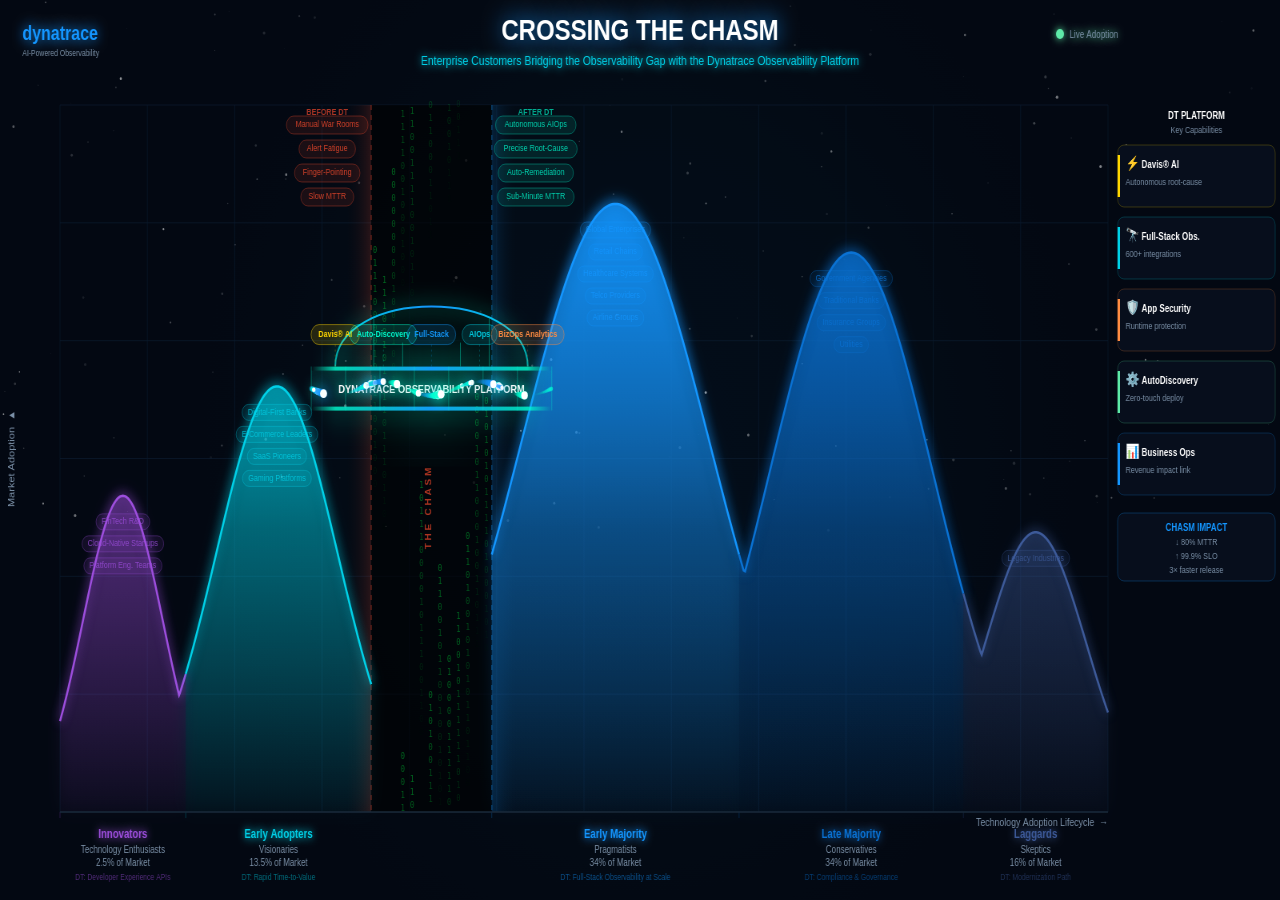
==== chasm/index.html @ 3af7ef3e "initial commit" ====
<!DOCTYPE html>
<html lang="en">
<head>
  <meta charset="UTF-8">
  <meta name="viewport" content="width=1600">
  <title>Crossing the Chasm — Dynatrace Observability Platform</title>
  <style>
    * { margin:0; padding:0; box-sizing:border-box; }
    body {
      background:#030812;
      width:100vw; height:100vh;
      overflow:hidden;
      font-family:'Inter','Segoe UI',system-ui,sans-serif;
    }
    canvas { display:block; width:100%; height:100%; }
  </style>
</head>
<body>
<canvas id="c"></canvas>
<script>
// ══════════════════════════════════════════════════════════════
//  SETUP
// ══════════════════════════════════════════════════════════════
const c  = document.getElementById('c');
const cx = c.getContext('2d');
const W  = 1600, H = 900;
c.width  = W; c.height = H;
c.style.width  = '100vw';
c.style.height = '100vh';

// Dynatrace design tokens
const DT = {
  bg:      '#030812',
  surface: '#070E1C',
  grid:    '#0C1C30',
  blue:    '#1496FF',
  teal:    '#00D1E8',
  cyan:    '#00FFD1',
  purple:  '#7B4FFF',
  green:   '#5EEAA8',
  red:     '#FF4D2E',
  gold:    '#FFD700',
  orange:  '#FF8C42',
  white:   '#FFFFFF',
  muted:   '#7A8FA6',
  dim:     '#192838',
};

// Layout
const ML=75, MR=215, MT=105, MB=88;
const CX=ML, CY=MT, CW=W-ML-MR, CH=H-MT-MB;

// Chasm X boundaries (fraction of CW)
const CST=0.297, CEN=0.412;
const cX1 = CX + CST*CW;
const cX2 = CX + CEN*CW;

// ══════════════════════════════════════════════════════════════
//  DATA
// ══════════════════════════════════════════════════════════════
const SEGS = [
  {
    name:'Innovators', sub:'Technology Enthusiasts', pct:'2.5%',
    start:0,    end:0.12,  mean:0.060, sigma:0.038, weight:0.52,
    color:'#9D4EDD',
    customers:['FinTech R&D','Cloud-Native Startups','Platform Eng. Teams'],
    dtValue:'Developer Experience APIs',
  },
  {
    name:'Early Adopters', sub:'Visionaries', pct:'13.5%',
    start:0.12, end:CST,  mean:0.207, sigma:0.058, weight:0.70,
    color:'#00D1E8',
    customers:['Digital-First Banks','E-Commerce Leaders','SaaS Pioneers','Gaming Platforms'],
    dtValue:'Rapid Time-to-Value',
  },
  {
    name:'Early Majority', sub:'Pragmatists', pct:'34%',
    start:CEN,  end:0.648, mean:0.530, sigma:0.090, weight:1.00,
    color:'#1496FF',
    customers:['Global Enterprises','Retail Chains','Healthcare Systems','Telco Providers','Airline Groups'],
    dtValue:'Full-Stack Observability at Scale',
  },
  {
    name:'Late Majority', sub:'Conservatives', pct:'34%',
    start:0.648,end:0.862, mean:0.755, sigma:0.078, weight:0.92,
    color:'#0A72D4',
    customers:['Government Agencies','Traditional Banks','Insurance Groups','Utilities'],
    dtValue:'Compliance & Governance',
  },
  {
    name:'Laggards', sub:'Skeptics', pct:'16%',
    start:0.862,end:1.0,   mean:0.931, sigma:0.048, weight:0.46,
    color:'#3D5A99',
    customers:['Legacy Industries'],
    dtValue:'Modernization Path',
  },
];

const CAPABILITIES = [
  { icon:'⚡', name:'Davis® AI', desc:'Autonomous root-cause', color:DT.gold },
  { icon:'🔭', name:'Full-Stack Obs.', desc:'600+ integrations', color:DT.teal },
  { icon:'🛡️', name:'App Security', desc:'Runtime protection', color:DT.orange },
  { icon:'⚙️', name:'AutoDiscovery', desc:'Zero-touch deploy', color:DT.green },
  { icon:'📊', name:'Business Ops', desc:'Revenue impact link', color:DT.blue },
];

const BRIDGE_FEATURES = ['Davis® AI','Auto-Discovery','Full-Stack','AIOps','BizOps Analytics'];
const BRIDGE_COLORS   = [DT.gold, DT.cyan, DT.blue, DT.teal, DT.orange];

const BEFORE = ['Manual War Rooms','Alert Fatigue','Finger-Pointing','Slow MTTR'];
const AFTER  = ['Autonomous AIOps','Precise Root-Cause','Auto-Remediation','Sub-Minute MTTR'];

// ══════════════════════════════════════════════════════════════
//  HELPERS
// ══════════════════════════════════════════════════════════════
function rRect(ctx, x, y, w, h, r) {
  ctx.beginPath();
  ctx.moveTo(x+r, y);
  ctx.lineTo(x+w-r, y);
  ctx.arcTo(x+w, y, x+w, y+r, r);
  ctx.lineTo(x+w, y+h-r);
  ctx.arcTo(x+w, y+h, x+w-r, y+h, r);
  ctx.lineTo(x+r, y+h);
  ctx.arcTo(x, y+h, x, y+h-r, r);
  ctx.lineTo(x, y+r);
  ctx.arcTo(x, y, x+r, y, r);
  ctx.closePath();
}

function gauss(x, mean, sigma) {
  return Math.exp(-0.5*((x-mean)/sigma)**2);
}

function bellY(xFrac) {
  let val = 0;
  for (const s of SEGS) {
    const v = gauss(xFrac, s.mean, s.sigma) * s.weight;
    if (v > val) val = v;
  }
  return val;
}

function toSX(frac) { return CX + frac*CW; }
function toSY(val)  { return CY + CH - val*CH*0.86; }

// ══════════════════════════════════════════════════════════════
//  PRE-COMPUTE STATICS
// ══════════════════════════════════════════════════════════════
const STARS = Array.from({length:180}, () => ({
  x: Math.random()*W, y: Math.random()*(H*0.6),
  r: Math.random()*1.5+0.2, a: Math.random()*0.5+0.1,
  ph: Math.random()*Math.PI*2,
}));

// Matrix rain in chasm
const RAIN_COLS = Math.floor((cX2-cX1)/11);
const RAIN = Array.from({length:RAIN_COLS}, () => ({
  y: Math.random()*CH, speed: 0.18+Math.random()*0.5,
  chars: Array.from({length:22}, () => Math.random()>0.5?'1':'0'),
}));

// Particles crossing bridge
const PARTS = Array.from({length:22}, () => ({
  t: Math.random(), speed: 0.0025+Math.random()*0.004,
  sz: 2+Math.random()*2.5, trail: [],
  col: Math.random()>0.5 ? DT.cyan : DT.blue,
}));

// Customer company dots floating in segments
const COMPANY_DOTS = SEGS.flatMap(s =>
  s.customers.map((name, i) => ({
    name, seg: s,
    xFrac: s.mean + (Math.random()-0.5)*0.04,
    yOff: 28+i*22,
    ph: Math.random()*Math.PI*2,
  }))
);

// ══════════════════════════════════════════════════════════════
//  DRAW: BACKGROUND
// ══════════════════════════════════════════════════════════════
function drawBg(t) {
  // Base fill
  cx.fillStyle = DT.bg;
  cx.fillRect(0, 0, W, H);

  // Nebula centre-glow
  const neb = cx.createRadialGradient(W/2, H*0.48, 0, W/2, H*0.48, W*0.42);
  neb.addColorStop(0,   '#1496FF09');
  neb.addColorStop(0.5, '#00D1E805');
  neb.addColorStop(1,   'transparent');
  cx.fillStyle = neb;
  cx.fillRect(0, 0, W, H);

  // Stars
  STARS.forEach(s => {
    const tw = 0.7+0.3*Math.sin(t*0.7+s.ph);
    cx.save();
    cx.globalAlpha = s.a*tw;
    cx.fillStyle = '#FFFFFF';
    cx.beginPath();
    cx.arc(s.x, s.y, s.r, 0, Math.PI*2);
    cx.fill();
    cx.restore();
  });
}

// ══════════════════════════════════════════════════════════════
//  DRAW: GRID
// ══════════════════════════════════════════════════════════════
function drawGrid() {
  cx.save();
  cx.strokeStyle = DT.grid;
  cx.lineWidth   = 1;
  cx.globalAlpha = 0.7;
  for (let i=0;i<=12;i++) {
    const x = CX+(i/12)*CW;
    cx.beginPath(); cx.moveTo(x, CY); cx.lineTo(x, CY+CH); cx.stroke();
  }
  for (let i=0;i<=6;i++) {
    const y = CY+(i/6)*CH;
    cx.beginPath(); cx.moveTo(CX,y); cx.lineTo(CX+CW,y); cx.stroke();
  }
  cx.restore();
}

// ══════════════════════════════════════════════════════════════
//  DRAW: CHASM VOID
// ══════════════════════════════════════════════════════════════
function drawChasm(t) {
  const x1=cX1, x2=cX2, cw=x2-x1;

  // Deep void
  cx.fillStyle = '#00000095';
  cx.fillRect(x1, CY, cw, CH);

  // Matrix rain
  cx.save();
  cx.font = '9px monospace';
  RAIN.forEach((col, i) => {
    col.y = (col.y + col.speed*1.8) % CH;
    col.chars.forEach((ch, j) => {
      const ry    = CY + (col.y + j*13) % CH;
      const alpha = Math.max(0, 0.4 - j*0.02);
      cx.globalAlpha = alpha;
      cx.fillStyle   = '#00FF44';
      cx.fillText(ch, x1 + i*(cw/RAIN_COLS)+2, ry);
    });
  });
  cx.restore();

  // Left danger edge glow
  const lg = cx.createLinearGradient(x1-35, 0, x1, 0);
  lg.addColorStop(0, 'transparent'); lg.addColorStop(1, '#FF4D2E28');
  cx.fillStyle = lg; cx.fillRect(x1-35, CY, 35, CH);

  // Right opportunity glow
  const rg = cx.createLinearGradient(x2, 0, x2+35, 0);
  rg.addColorStop(0, '#1496FF28'); rg.addColorStop(1, 'transparent');
  cx.fillStyle = rg; cx.fillRect(x2, CY, 35, CH);

  // Boundary dashes
  cx.save();
  cx.setLineDash([5,5]);
  cx.lineWidth = 1.5;
  cx.strokeStyle = '#FF4D2E55';
  cx.beginPath(); cx.moveTo(x1, CY); cx.lineTo(x1, CY+CH); cx.stroke();
  cx.strokeStyle = '#1496FF55';
  cx.beginPath(); cx.moveTo(x2, CY); cx.lineTo(x2, CY+CH); cx.stroke();
  cx.restore();

  // "THE CHASM" rotated label
  cx.save();
  cx.translate((x1+x2)/2, CY+CH/2+50);
  cx.rotate(-Math.PI/2);
  cx.textAlign = 'center';
  cx.font = 'bold 10px Inter, sans-serif';
  cx.globalAlpha = 0.45 + 0.25*Math.sin(t*1.4);
  cx.fillStyle = '#FF4D2E';
  cx.fillText('T H E   C H A S M', 0, 0);
  cx.restore();

  // Before/After diagnostic pills
  const pill = (texts, px, py, col) => {
    texts.forEach((txt, i) => {
      const tw  = cx.measureText(txt).width;
      const pw  = tw+14, ph=18;
      const ey  = py + i*24;
      cx.save();
      cx.fillStyle   = col+'18';
      cx.strokeStyle = col+'50';
      cx.lineWidth   = 1;
      rRect(cx, px-pw/2, ey-ph/2, pw, ph, 9);
      cx.fill(); cx.stroke();
      cx.textAlign    = 'center';
      cx.textBaseline = 'middle';
      cx.font         = '9px Inter, sans-serif';
      cx.fillStyle    = col+'CC';
      cx.fillText(txt, px, ey);
      cx.restore();
    });
  };
  pill(BEFORE, x1-55, CY+20, DT.red);
  pill(AFTER,  x2+55, CY+20, DT.cyan);
}

// ══════════════════════════════════════════════════════════════
//  DRAW: BELL CURVE SEGMENTS
// ══════════════════════════════════════════════════════════════
function drawBellCurve() {
  SEGS.forEach(seg => {
    const STEPS  = 150;
    const startX = toSX(seg.start);
    const endX   = toSX(seg.end);

    const grad = cx.createLinearGradient(0, CY, 0, CY+CH);
    grad.addColorStop(0,   seg.color+'DD');
    grad.addColorStop(0.6, seg.color+'44');
    grad.addColorStop(1,   seg.color+'08');

    // Filled area
    cx.save();
    cx.shadowColor = seg.color;
    cx.shadowBlur  = 18;
    cx.beginPath();
    cx.moveTo(startX, CY+CH);
    for (let i=0;i<=STEPS;i++) {
      const xf = seg.start + (i/STEPS)*(seg.end-seg.start);
      cx.lineTo(toSX(xf), toSY(bellY(xf)));
    }
    cx.lineTo(endX, CY+CH);
    cx.closePath();
    cx.fillStyle = grad;
    cx.fill();
    cx.restore();

    // Glowing outline
    cx.save();
    cx.shadowColor = seg.color;
    cx.shadowBlur  = 12;
    cx.strokeStyle = seg.color;
    cx.lineWidth   = 2.5;
    cx.beginPath();
    for (let i=0;i<=STEPS;i++) {
      const xf = seg.start + (i/STEPS)*(seg.end-seg.start);
      i===0
        ? cx.moveTo(toSX(xf), toSY(bellY(xf)))
        : cx.lineTo(toSX(xf), toSY(bellY(xf)));
    }
    cx.stroke();
    cx.restore();
  });
}

// ══════════════════════════════════════════════════════════════
//  DRAW: DYNATRACE BRIDGE
// ══════════════════════════════════════════════════════════════
function drawBridge(t) {
  const bx1 = cX1 - 75, bx2 = cX2 + 75;
  const bw   = bx2 - bx1;
  const midX = (bx1+bx2)/2;

  // Bridge sits at 38% from top
  const bY  = CY + CH*0.37;
  const bH  = 40;
  const bm  = 4; // beam thickness

  // === Arch over the bridge ===
  const archTop = bY - 80;
  cx.save();
  cx.strokeStyle = DT.cyan;
  cx.lineWidth   = 2;
  cx.shadowColor = DT.cyan;
  cx.shadowBlur  = 20;

  const archGrad = cx.createLinearGradient(bx1, 0, bx2, 0);
  archGrad.addColorStop(0, DT.cyan+'00');
  archGrad.addColorStop(0.15, DT.teal);
  archGrad.addColorStop(0.5, DT.blue);
  archGrad.addColorStop(0.85, DT.teal);
  archGrad.addColorStop(1, DT.cyan+'00');

  cx.strokeStyle = archGrad;
  cx.beginPath();
  cx.moveTo(bx1+30, bY);
  cx.bezierCurveTo(bx1+30, archTop, bx2-30, archTop, bx2-30, bY);
  cx.stroke();

  // Arch support lines (like a suspension bridge)
  cx.lineWidth   = 1;
  cx.globalAlpha = 0.4;
  [0.2,0.35,0.5,0.65,0.8].forEach(frac => {
    const sx = bx1+30 + frac*(bw-60);
    cx.strokeStyle = DT.cyan;
    cx.beginPath();
    cx.moveTo(sx, archTop + (frac<0.5 ? frac*2 : (1-frac)*2) * (bY-archTop));
    cx.lineTo(sx, bY);
    cx.stroke();
  });
  cx.restore();

  // === Horizontal platform ===
  const platGrad = cx.createLinearGradient(bx1, 0, bx2, 0);
  platGrad.addColorStop(0,    DT.cyan+'00');
  platGrad.addColorStop(0.1,  DT.cyan+'CC');
  platGrad.addColorStop(0.5,  DT.blue+'FF');
  platGrad.addColorStop(0.9,  DT.cyan+'CC');
  platGrad.addColorStop(1,    DT.cyan+'00');

  cx.save();
  cx.shadowColor = DT.cyan;
  cx.shadowBlur  = 30;
  cx.fillStyle   = platGrad;
  cx.fillRect(bx1, bY, bw, bm);            // top beam
  cx.fillRect(bx1, bY+bH, bw, bm);         // bottom beam
  cx.restore();

  // Platform interior fill
  const fillGrad = cx.createLinearGradient(0, bY, 0, bY+bH);
  fillGrad.addColorStop(0, DT.cyan+'1A');
  fillGrad.addColorStop(1, DT.blue+'0A');
  cx.fillStyle = fillGrad;
  cx.fillRect(bx1, bY+bm, bw, bH-bm);

  // Vertical struts
  cx.save();
  cx.strokeStyle = DT.cyan+'45';
  cx.lineWidth   = 1.2;
  for (let i=0;i<=7;i++) {
    const sx = bx1 + (i/7)*bw;
    cx.beginPath(); cx.moveTo(sx, bY); cx.lineTo(sx, bY+bH+bm); cx.stroke();
  }
  cx.restore();

  // Platform label
  cx.save();
  cx.textAlign    = 'center';
  cx.textBaseline = 'middle';
  cx.font         = 'bold 11.5px Inter, sans-serif';
  cx.fillStyle    = DT.white;
  cx.shadowColor  = DT.cyan;
  cx.shadowBlur   = 12;
  cx.fillText('DYNATRACE OBSERVABILITY PLATFORM', midX, bY+bH/2+3);
  cx.restore();

  // === Feature badges above platform ===
  BRIDGE_FEATURES.forEach((f, i) => {
    const fx  = bx1 + (i+0.5)/BRIDGE_FEATURES.length*bw;
    const fy  = bY - 32;
    const col = BRIDGE_COLORS[i];
    cx.save();
    const tw  = cx.measureText(f).width;
    const bfw = tw+16, bfh=20;
    cx.fillStyle   = col+'22';
    cx.strokeStyle = col+'70';
    cx.lineWidth   = 1;
    rRect(cx, fx-bfw/2, fy-bfh/2, bfw, bfh, 10);
    cx.fill(); cx.stroke();
    cx.textAlign    = 'center';
    cx.textBaseline = 'middle';
    cx.font         = 'bold 9px Inter, sans-serif';
    cx.fillStyle    = col;
    cx.fillText(f, fx, fy);

    // Dotted line down to bridge
    cx.strokeStyle  = col+'40';
    cx.lineWidth    = 1;
    cx.setLineDash([2,3]);
    cx.beginPath();
    cx.moveTo(fx, fy+bfh/2);
    cx.lineTo(fx, bY);
    cx.stroke();
    cx.restore();
  });

  // Pulsing aura on platform
  const pulse = 0.4 + 0.3*Math.sin(t*2.2);
  cx.save();
  cx.globalAlpha = 0.18*pulse;
  const aura = cx.createRadialGradient(midX, bY+bH/2, 0, midX, bY+bH/2, bw/2.5);
  aura.addColorStop(0, DT.cyan);
  aura.addColorStop(1, 'transparent');
  cx.fillStyle = aura;
  cx.fillRect(bx1, bY-60, bw, bH+120);
  cx.restore();
}

// ══════════════════════════════════════════════════════════════
//  DRAW: FLOWING PARTICLES
// ══════════════════════════════════════════════════════════════
function drawParticles(t) {
  const bx1    = cX1-75, bx2=cX2+75;
  const bridgeY = CY + CH*0.37 + 22;

  PARTS.forEach(p => {
    p.t = (p.t+p.speed) % 1;
    const px = bx1 + p.t*(bx2-bx1);
    const py = bridgeY + Math.sin(p.t*Math.PI*5)*7;

    p.trail.unshift({x:px, y:py});
    if (p.trail.length > 14) p.trail.pop();

    p.trail.forEach((pt, i) => {
      const a = (1 - i/p.trail.length)*0.65;
      cx.save();
      cx.globalAlpha = a;
      cx.fillStyle   = p.col;
      cx.beginPath();
      cx.arc(pt.x, pt.y, p.sz*(1-i/p.trail.length*0.65), 0, Math.PI*2);
      cx.fill();
      cx.restore();
    });

    cx.save();
    cx.fillStyle  = '#FFFFFF';
    cx.shadowColor = p.col;
    cx.shadowBlur  = 14;
    cx.beginPath();
    cx.arc(px, py, p.sz, 0, Math.PI*2);
    cx.fill();
    cx.restore();
  });
}

// ══════════════════════════════════════════════════════════════
//  DRAW: SEGMENT LABELS + CUSTOMER CHIPS
// ══════════════════════════════════════════════════════════════
function drawSegmentContent() {
  SEGS.forEach(seg => {
    const midX  = toSX((seg.start+seg.end)/2);
    const labelY = CY+CH+26;

    // Segment name
    cx.save();
    cx.textAlign  = 'center';
    cx.font       = 'bold 12px Inter, sans-serif';
    cx.fillStyle  = seg.color;
    cx.shadowColor = seg.color;
    cx.shadowBlur  = 8;
    cx.fillText(seg.name, midX, labelY);
    cx.restore();

    cx.save();
    cx.textAlign = 'center';
    cx.font      = '10px Inter, sans-serif';
    cx.fillStyle = DT.muted;
    cx.fillText(seg.sub, midX, labelY+15);
    cx.fillText(seg.pct+' of Market', midX, labelY+28);
    cx.restore();

    // DT value line
    cx.save();
    cx.textAlign = 'center';
    cx.font      = '8.5px Inter, sans-serif';
    cx.fillStyle = seg.color+'80';
    cx.fillText('DT: '+seg.dtValue, midX, labelY+42);
    cx.restore();

    // Boundary tick
    cx.save();
    cx.strokeStyle = seg.color+'40';
    cx.lineWidth   = 1;
    cx.beginPath();
    cx.moveTo(toSX(seg.start), CY+CH);
    cx.lineTo(toSX(seg.start), CY+CH+6);
    cx.stroke();
    cx.restore();

    // Customer chips near peak
    const peakY = toSY(bellY(seg.mean));
    seg.customers.forEach((cust, i) => {
      const chipY = peakY + 26 + i*22;
      if (chipY > CY+CH-8) return;

      cx.save();
      cx.font = '9px Inter, sans-serif';
      const tw   = cx.measureText(cust).width;
      const chipW = tw+14, chipH=16;
      cx.fillStyle   = seg.color+'18';
      cx.strokeStyle = seg.color+'50';
      cx.lineWidth   = 1;
      rRect(cx, toSX(seg.mean)-chipW/2, chipY-chipH/2, chipW, chipH, 8);
      cx.fill(); cx.stroke();
      cx.textAlign    = 'center';
      cx.textBaseline = 'middle';
      cx.fillStyle    = seg.color+'CC';
      cx.fillText(cust, toSX(seg.mean), chipY);
      cx.restore();
    });
  });
}

// ══════════════════════════════════════════════════════════════
//  DRAW: CAPABILITIES PANEL (right)
// ══════════════════════════════════════════════════════════════
function drawPanel() {
  const px = W-MR+12, py=CY, pw=MR-18;

  // Panel title
  cx.save();
  cx.textAlign = 'center';
  cx.font      = 'bold 10px Inter, sans-serif';
  cx.fillStyle = DT.white;
  cx.fillText('DT PLATFORM', px+pw/2, py+14);
  cx.font      = '9px Inter, sans-serif';
  cx.fillStyle = DT.muted;
  cx.fillText('Key Capabilities', px+pw/2, py+28);
  cx.restore();

  CAPABILITIES.forEach((cap, i) => {
    const cy = py+40 + i*72;
    const h  = 62;
    cx.save();
    rRect(cx, px, cy, pw, h, 8);
    cx.fillStyle   = DT.surface;
    cx.fill();
    cx.strokeStyle = cap.color+'35';
    cx.lineWidth   = 1;
    cx.stroke();

    // Left accent bar
    cx.fillStyle = cap.color;
    cx.fillRect(px, cy+10, 3, h-20);

    cx.textAlign = 'left';
    cx.font      = '14px sans-serif';
    cx.fillStyle = cap.color;
    cx.fillText(cap.icon, px+10, cy+23);

    cx.font      = 'bold 10px Inter, sans-serif';
    cx.fillStyle = DT.white;
    cx.fillText(cap.name, px+30, cy+23);

    cx.font      = '9px Inter, sans-serif';
    cx.fillStyle = DT.muted;
    cx.fillText(cap.desc, px+10, cy+40);

    cx.restore();
  });

  // Bottom insight box
  const bx = px, bey = py + 40 + CAPABILITIES.length*72 + 8;
  const bw2 = pw, bh2 = 68;
  cx.save();
  rRect(cx, bx, bey, bw2, bh2, 8);
  cx.fillStyle   = DT.surface;
  cx.fill();
  cx.strokeStyle = DT.blue+'40';
  cx.lineWidth   = 1;
  cx.stroke();

  cx.textAlign = 'center';
  cx.font      = 'bold 10px Inter, sans-serif';
  cx.fillStyle = DT.blue;
  cx.fillText('CHASM IMPACT', bx+bw2/2, bey+18);

  const stats = ['↓ 80% MTTR', '↑ 99.9% SLO', '3× faster release'];
  stats.forEach((s, i) => {
    cx.font      = '9px Inter, sans-serif';
    cx.fillStyle = DT.muted;
    cx.fillText(s, bx+bw2/2, bey+32 + i*14);
  });
  cx.restore();
}

// ══════════════════════════════════════════════════════════════
//  DRAW: TITLE + AXES
// ══════════════════════════════════════════════════════════════
function drawTitleAxes(t) {
  // DT Wordmark
  cx.save();
  cx.textAlign   = 'left';
  cx.font        = 'bold 20px Inter, sans-serif';
  cx.fillStyle   = DT.blue;
  cx.shadowColor = DT.blue;
  cx.shadowBlur  = 14;
  cx.fillText('dynatrace', 28, 40);
  cx.restore();

  cx.save();
  cx.textAlign = 'left';
  cx.font      = '8.5px Inter, sans-serif';
  cx.fillStyle = DT.muted;
  cx.fillText('AI-Powered Observability', 28, 56);
  cx.restore();

  // Main title
  cx.save();
  cx.textAlign   = 'center';
  cx.font        = 'bold 30px Inter, sans-serif';
  cx.fillStyle   = DT.white;
  cx.shadowColor = DT.blue;
  cx.shadowBlur  = 24;
  cx.fillText('CROSSING THE CHASM', W/2, 40);
  cx.restore();

  cx.save();
  cx.textAlign   = 'center';
  cx.font        = '13px Inter, sans-serif';
  cx.fillStyle   = DT.teal;
  cx.shadowColor = DT.teal;
  cx.shadowBlur  = 8;
  cx.fillText(
    'Enterprise Customers Bridging the Observability Gap with the Dynatrace Observability Platform',
    W/2, 65
  );
  cx.restore();

  // "LIVE" pulse indicator top-right
  const lx = W-MR-60, ly = 34;
  const pulse = 0.5+0.5*Math.sin(t*3);
  cx.save();
  cx.fillStyle   = DT.green;
  cx.shadowColor = DT.green;
  cx.shadowBlur  = 10*pulse;
  cx.beginPath(); cx.arc(lx, ly, 5, 0, Math.PI*2); cx.fill();
  cx.font        = '10px Inter, sans-serif';
  cx.fillStyle   = DT.muted;
  cx.textAlign   = 'left';
  cx.fillText('Live Adoption', lx+12, ly+4);
  cx.restore();

  // Y axis label
  cx.save();
  cx.translate(18, CY+CH/2);
  cx.rotate(-Math.PI/2);
  cx.textAlign = 'center';
  cx.font      = '11px Inter, sans-serif';
  cx.fillStyle = DT.muted;
  cx.fillText('Market Adoption  ▲', 0, 0);
  cx.restore();

  // X axis line + label
  cx.save();
  cx.strokeStyle = DT.dim;
  cx.lineWidth   = 1.5;
  cx.beginPath(); cx.moveTo(CX, CY+CH); cx.lineTo(CX+CW, CY+CH); cx.stroke();
  cx.fillStyle = DT.muted;
  cx.font      = '11px Inter, sans-serif';
  cx.textAlign = 'right';
  cx.fillText('Technology Adoption Lifecycle  →', CX+CW, CY+CH+14);
  cx.restore();

  // Before/after column headers
  cx.save();
  cx.textAlign = 'center';
  cx.font      = 'bold 9px Inter, sans-serif';
  cx.fillStyle = DT.red+'AA';
  cx.fillText('BEFORE DT', cX1-55, CY+10);
  cx.fillStyle = DT.cyan+'AA';
  cx.fillText('AFTER DT', cX2+55, CY+10);
  cx.restore();
}

// ══════════════════════════════════════════════════════════════
//  ANIMATION LOOP
// ══════════════════════════════════════════════════════════════
let t = 0;
function frame() {
  t += 1/60;
  cx.clearRect(0, 0, W, H);

  drawBg(t);
  drawGrid();
  drawChasm(t);
  drawBellCurve();
  drawBridge(t);
  drawParticles(t);
  drawSegmentContent();
  drawPanel();
  drawTitleAxes(t);

  requestAnimationFrame(frame);
}

frame();
</script>
</body>
</html>
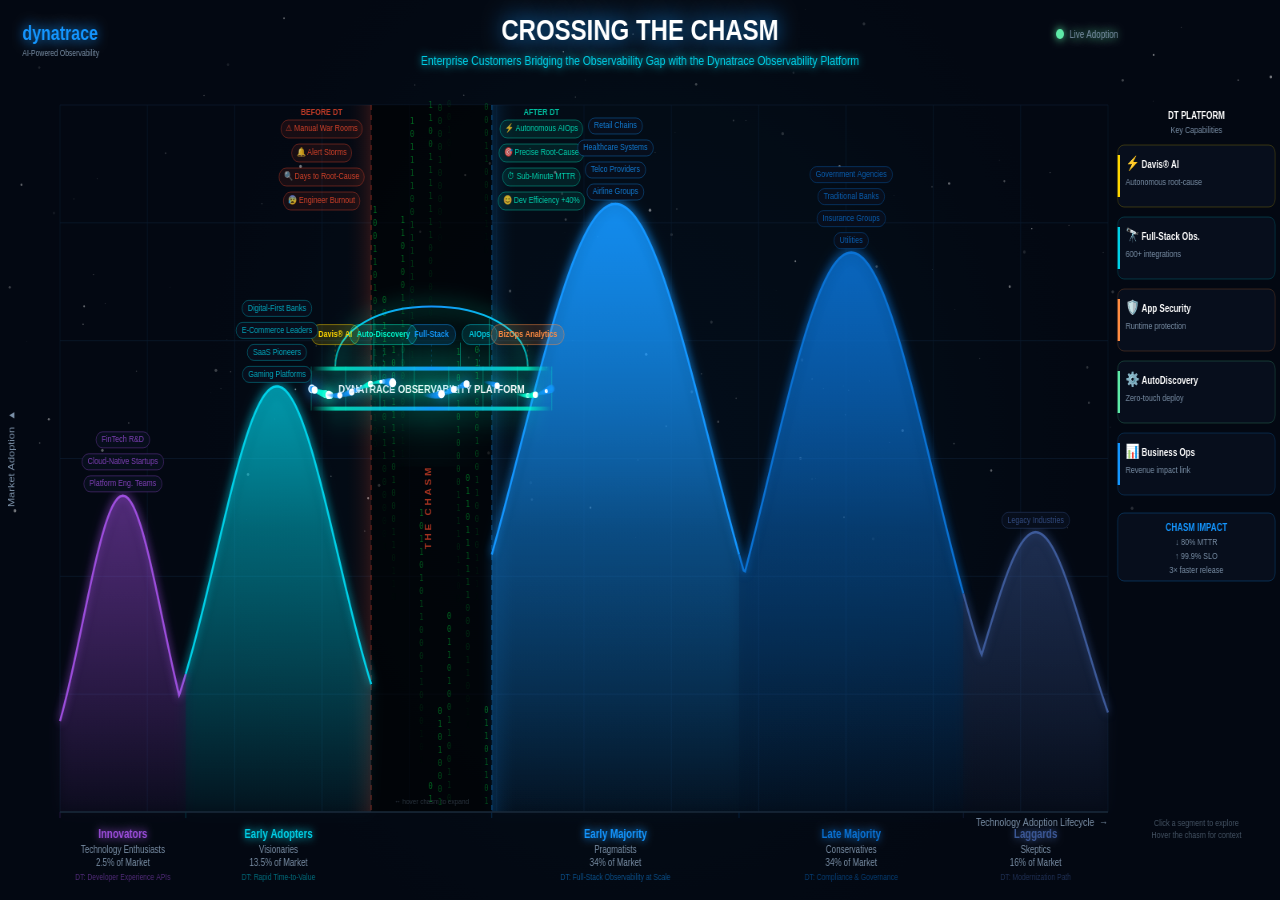
==== commit ab01611a: "added new features" ====
--- a/chasm/index.html
+++ b/chasm/index.html
@@ -6,770 +6,774 @@
   <title>Crossing the Chasm — Dynatrace Observability Platform</title>
   <style>
     * { margin:0; padding:0; box-sizing:border-box; }
-    body {
-      background:#030812;
-      width:100vw; height:100vh;
-      overflow:hidden;
-      font-family:'Inter','Segoe UI',system-ui,sans-serif;
-    }
+    body { background:#030812; width:100vw; height:100vh; overflow:hidden; font-family:'Inter','Segoe UI',system-ui,sans-serif; }
     canvas { display:block; width:100%; height:100%; }
   </style>
 </head>
 <body>
 <canvas id="c"></canvas>
 <script>
-// ══════════════════════════════════════════════════════════════
-//  SETUP
-// ══════════════════════════════════════════════════════════════
-const c  = document.getElementById('c');
-const cx = c.getContext('2d');
-const W  = 1600, H = 900;
-c.width  = W; c.height = H;
-c.style.width  = '100vw';
-c.style.height = '100vh';
-
-// Dynatrace design tokens
-const DT = {
-  bg:      '#030812',
-  surface: '#070E1C',
-  grid:    '#0C1C30',
-  blue:    '#1496FF',
-  teal:    '#00D1E8',
-  cyan:    '#00FFD1',
-  purple:  '#7B4FFF',
-  green:   '#5EEAA8',
-  red:     '#FF4D2E',
-  gold:    '#FFD700',
-  orange:  '#FF8C42',
-  white:   '#FFFFFF',
-  muted:   '#7A8FA6',
-  dim:     '#192838',
+// ══ SETUP ══════════════════════════════════════════════════
+const c=document.getElementById('c'), cx=c.getContext('2d');
+const W=1600, H=900;
+c.width=W; c.height=H;
+c.style.width='100vw'; c.style.height='100vh';
+
+const DT={
+  bg:'#030812', surface:'#070E1C', grid:'#0C1C30',
+  blue:'#1496FF', teal:'#00D1E8', cyan:'#00FFD1',
+  purple:'#7B4FFF', green:'#5EEAA8', red:'#FF4D2E',
+  gold:'#FFD700', orange:'#FF8C42', white:'#FFFFFF',
+  muted:'#7A8FA6', dim:'#192838',
 };
 
-// Layout
 const ML=75, MR=215, MT=105, MB=88;
 const CX=ML, CY=MT, CW=W-ML-MR, CH=H-MT-MB;
-
-// Chasm X boundaries (fraction of CW)
 const CST=0.297, CEN=0.412;
-const cX1 = CX + CST*CW;
-const cX2 = CX + CEN*CW;
-
-// ══════════════════════════════════════════════════════════════
-//  DATA
-// ══════════════════════════════════════════════════════════════
-const SEGS = [
+const cX1=CX+CST*CW, cX2=CX+CEN*CW;
+
+// ══ HELPERS ════════════════════════════════════════════════
+const lerp=(a,b,t)=>a+(b-a)*t;
+const clamp=(v,lo,hi)=>Math.max(lo,Math.min(hi,v));
+
+function rRect(g,x,y,w,h,r){
+  g.beginPath();
+  g.moveTo(x+r,y); g.lineTo(x+w-r,y);
+  g.arcTo(x+w,y,x+w,y+r,r); g.lineTo(x+w,y+h-r);
+  g.arcTo(x+w,y+h,x+w-r,y+h,r); g.lineTo(x+r,y+h);
+  g.arcTo(x,y+h,x,y+h-r,r); g.lineTo(x,y+r);
+  g.arcTo(x,y,x+r,y,r); g.closePath();
+}
+
+function wrapText(g,txt,x,y,maxW,lh){
+  const words=txt.split(' ');
+  let line='', rows=[];
+  for(const w of words){
+    const test=line+w+' ';
+    if(g.measureText(test).width>maxW&&line){rows.push(line.trim());line=w+' ';}
+    else line=test;
+  }
+  rows.push(line.trim());
+  rows.forEach((r,i)=>g.fillText(r,x,y+i*lh));
+  return rows.length;
+}
+
+function gauss(x,mean,sigma){return Math.exp(-0.5*((x-mean)/sigma)**2);}
+
+function bellY(xFrac){
+  let v=0;
+  for(const s of SEGS){const q=gauss(xFrac,s.mean,s.sigma)*s.weight;if(q>v)v=q;}
+  return v;
+}
+
+function toSX(f){return CX+f*CW;}
+function toSY(v){return CY+CH-v*CH*0.86;}
+
+// ══ DATA ═══════════════════════════════════════════════════
+const SEGS=[
+  {name:'Innovators',sub:'Technology Enthusiasts',pct:'2.5%',start:0,end:0.12,mean:0.060,sigma:0.038,weight:0.52,color:'#9D4EDD',customers:['FinTech R&D','Cloud-Native Startups','Platform Eng. Teams'],dtValue:'Developer Experience APIs'},
+  {name:'Early Adopters',sub:'Visionaries',pct:'13.5%',start:0.12,end:CST,mean:0.207,sigma:0.058,weight:0.70,color:'#00D1E8',customers:['Digital-First Banks','E-Commerce Leaders','SaaS Pioneers','Gaming Platforms'],dtValue:'Rapid Time-to-Value'},
+  {name:'Early Majority',sub:'Pragmatists',pct:'34%',start:CEN,end:0.648,mean:0.530,sigma:0.090,weight:1.00,color:'#1496FF',customers:['Global Enterprises','Retail Chains','Healthcare Systems','Telco Providers','Airline Groups'],dtValue:'Full-Stack Observability at Scale'},
+  {name:'Late Majority',sub:'Conservatives',pct:'34%',start:0.648,end:0.862,mean:0.755,sigma:0.078,weight:0.92,color:'#0A72D4',customers:['Government Agencies','Traditional Banks','Insurance Groups','Utilities'],dtValue:'Compliance & Governance'},
+  {name:'Laggards',sub:'Skeptics',pct:'16%',start:0.862,end:1.0,mean:0.931,sigma:0.048,weight:0.46,color:'#3D5A99',customers:['Legacy Industries'],dtValue:'Modernization Path'},
+];
+
+const SEG_DETAIL=[
   {
-    name:'Innovators', sub:'Technology Enthusiasts', pct:'2.5%',
-    start:0,    end:0.12,  mean:0.060, sigma:0.038, weight:0.52,
-    color:'#9D4EDD',
-    customers:['FinTech R&D','Cloud-Native Startups','Platform Eng. Teams'],
-    dtValue:'Developer Experience APIs',
+    headline:'Technology Enthusiasts & R&D Pioneers',
+    body:'The first 2.5% to adopt new technology. Risk-takers who experiment freely without needing proven ROI — they shape the product roadmap through early exploration and deep technical feedback.',
+    painPoints:['No deep API / SDK flexibility','Missing AI/ML experimentation surfaces','Siloed telemetry across specialist teams','No self-service data exploration layer'],
+    dtValue:['OpenTelemetry-native ingest pipeline','Grail™ Data Lakehouse unlimited storage','AppEngine custom app extensibility','Full-fidelity distributed traces & profiles'],
+    kpis:[{v:'<1 wk',l:'Time to Value'},{v:'100%',l:'API Coverage'},{v:'PB+',l:'Data at Scale'}],
+    quote:'"Dynatrace gives us the raw power and openness to build exactly what we need."',
   },
   {
-    name:'Early Adopters', sub:'Visionaries', pct:'13.5%',
-    start:0.12, end:CST,  mean:0.207, sigma:0.058, weight:0.70,
-    color:'#00D1E8',
-    customers:['Digital-First Banks','E-Commerce Leaders','SaaS Pioneers','Gaming Platforms'],
-    dtValue:'Rapid Time-to-Value',
+    headline:'Digital Visionaries Driving Transformation',
+    body:'Visionaries treat observability as a strategic competitive differentiator. They move fast, accept measured risk, and judge success purely by business outcomes — not by uptime percentages.',
+    painPoints:['Thousands of false-positive alerts per day','No link between tech health and revenue KPIs','Slow triage across hundreds of microservices','Manual, reactive cloud cost management'],
+    dtValue:['Davis® AI autonomous root-cause analysis','Business Events & BizOps Analytics','Cloud cost optimisation insights native','Automated SLO tracking and breach alerting'],
+    kpis:[{v:'90%',l:'Noise Reduction'},{v:'3×',l:'Release Frequency'},{v:'<5 min',l:'Mean MTTR'}],
+    quote:'"We went from reactive firefighting to proactive intelligence in under 30 days."',
   },
   {
-    name:'Early Majority', sub:'Pragmatists', pct:'34%',
-    start:CEN,  end:0.648, mean:0.530, sigma:0.090, weight:1.00,
-    color:'#1496FF',
-    customers:['Global Enterprises','Retail Chains','Healthcare Systems','Telco Providers','Airline Groups'],
-    dtValue:'Full-Stack Observability at Scale',
+    headline:'Pragmatic Enterprise Adopters at Scale',
+    body:'The largest opportunity segment — and the primary chasm battleground. Pragmatists demand proven solutions, measurable ROI, seamless enterprise integration, and vendor accountability before committing long-term.',
+    painPoints:['Sprawling hybrid and multi-cloud topologies','Complex compliance, audit, and data governance','Thousands of services and APIs to instrument','Legacy tool sprawl across multiple incumbents'],
+    dtValue:['Auto-discovery across 600+ technologies','Enterprise SSO, RBAC, and ITSM integrations','OneAgent zero-touch full-stack coverage','Unified observability + runtime app security'],
+    kpis:[{v:'80%',l:'MTTR Reduction'},{v:'99.9%',l:'SLO Achievement'},{v:'40%',l:'OpEx Savings'}],
+    quote:'"The auto-discovery alone eliminated three separate monitoring tools we were paying for."',
   },
   {
-    name:'Late Majority', sub:'Conservatives', pct:'34%',
-    start:0.648,end:0.862, mean:0.755, sigma:0.078, weight:0.92,
-    color:'#0A72D4',
-    customers:['Government Agencies','Traditional Banks','Insurance Groups','Utilities'],
-    dtValue:'Compliance & Governance',
+    headline:'Risk-Averse Enterprise Conservatives',
+    body:'Late majority enterprises move only after the market has fully validated a technology. They prioritise operational stability, regulatory compliance, long-term vendor relationships, and proven migration paths.',
+    painPoints:['Legacy mainframe and monolith visibility gaps','Strict data sovereignty and regulatory constraints','12–18 month procurement and approval cycles','Limited internal DevOps and SRE maturity'],
+    dtValue:['z/OS and mainframe full-stack monitoring','FedRAMP / GDPR-compliant SaaS deployment','Professional services and managed service','Phased modernisation roadmap co-design'],
+    kpis:[{v:'100%',l:'Compliance Coverage'},{v:'99.95%',l:'Uptime SLA'},{v:'Multi-yr',l:'Partnership Depth'}],
+    quote:'"The governance-first approach and certifications made exec sign-off straightforward."',
   },
   {
-    name:'Laggards', sub:'Skeptics', pct:'16%',
-    start:0.862,end:1.0,   mean:0.931, sigma:0.048, weight:0.46,
-    color:'#3D5A99',
-    customers:['Legacy Industries'],
-    dtValue:'Modernization Path',
+    headline:'Legacy-Bound Late-Stage Adopters',
+    body:'Laggards adopt only under external pressure: regulation, security incidents, or competitive necessity. A strategic long-tail modernisation opportunity — high effort, transformational outcomes.',
+    painPoints:['Decades-old infrastructure with zero observability','No internal observability culture or practice','Critical systems with zero instrumentation','Deep fear of disrupting stable production workloads'],
+    dtValue:['Non-invasive, agent-optional deployment','Legacy SNMP, JDBC, and syslog monitoring','Managed co-pilot guided modernisation path','Zero-risk proof-of-value engagement model'],
+    kpis:[{v:'0→Full',l:'Obs. Maturity'},{v:'6 wks',l:'PoV to Contract'},{v:'∞',l:'ROI Potential'}],
+    quote:'"We had no idea what was running in production. Now we have total clarity."',
   },
 ];
 
-const CAPABILITIES = [
-  { icon:'⚡', name:'Davis® AI', desc:'Autonomous root-cause', color:DT.gold },
-  { icon:'🔭', name:'Full-Stack Obs.', desc:'600+ integrations', color:DT.teal },
-  { icon:'🛡️', name:'App Security', desc:'Runtime protection', color:DT.orange },
-  { icon:'⚙️', name:'AutoDiscovery', desc:'Zero-touch deploy', color:DT.green },
-  { icon:'📊', name:'Business Ops', desc:'Revenue impact link', color:DT.blue },
+const CAPABILITIES=[
+  {icon:'⚡',name:'Davis® AI',desc:'Autonomous root-cause',color:DT.gold},
+  {icon:'🔭',name:'Full-Stack Obs.',desc:'600+ integrations',color:DT.teal},
+  {icon:'🛡️',name:'App Security',desc:'Runtime protection',color:DT.orange},
+  {icon:'⚙️',name:'AutoDiscovery',desc:'Zero-touch deploy',color:DT.green},
+  {icon:'📊',name:'Business Ops',desc:'Revenue impact link',color:DT.blue},
 ];
 
-const BRIDGE_FEATURES = ['Davis® AI','Auto-Discovery','Full-Stack','AIOps','BizOps Analytics'];
-const BRIDGE_COLORS   = [DT.gold, DT.cyan, DT.blue, DT.teal, DT.orange];
-
-const BEFORE = ['Manual War Rooms','Alert Fatigue','Finger-Pointing','Slow MTTR'];
-const AFTER  = ['Autonomous AIOps','Precise Root-Cause','Auto-Remediation','Sub-Minute MTTR'];
-
-// ══════════════════════════════════════════════════════════════
-//  HELPERS
-// ══════════════════════════════════════════════════════════════
-function rRect(ctx, x, y, w, h, r) {
-  ctx.beginPath();
-  ctx.moveTo(x+r, y);
-  ctx.lineTo(x+w-r, y);
-  ctx.arcTo(x+w, y, x+w, y+r, r);
-  ctx.lineTo(x+w, y+h-r);
-  ctx.arcTo(x+w, y+h, x+w-r, y+h, r);
-  ctx.lineTo(x+r, y+h);
-  ctx.arcTo(x, y+h, x, y+h-r, r);
-  ctx.lineTo(x, y+r);
-  ctx.arcTo(x, y, x+r, y, r);
-  ctx.closePath();
-}
-
-function gauss(x, mean, sigma) {
-  return Math.exp(-0.5*((x-mean)/sigma)**2);
-}
-
-function bellY(xFrac) {
-  let val = 0;
-  for (const s of SEGS) {
-    const v = gauss(xFrac, s.mean, s.sigma) * s.weight;
-    if (v > val) val = v;
+const BRIDGE_FEATURES=['Davis® AI','Auto-Discovery','Full-Stack','AIOps','BizOps Analytics'];
+const BRIDGE_COLORS=[DT.gold,DT.cyan,DT.blue,DT.teal,DT.orange];
+
+const BEFORE_EXT=[
+  {icon:'⚠',text:'Manual War Rooms',sub:'12-hour incident bridges'},
+  {icon:'🔔',text:'Alert Storms',sub:'1000s false positives/day'},
+  {icon:'🔍',text:'Days to Root-Cause',sub:'Manual log archaeology'},
+  {icon:'😰',text:'Engineer Burnout',sub:'Chronic on-call fatigue'},
+  {icon:'🧩',text:'Tool Sprawl',sub:'15+ disconnected tools'},
+  {icon:'🫵',text:'Blame Culture',sub:'No shared source of truth'},
+];
+const AFTER_EXT=[
+  {icon:'⚡',text:'Autonomous AIOps',sub:'Davis® handles 80% of events'},
+  {icon:'🎯',text:'Precise Root-Cause',sub:'Single causal event in seconds'},
+  {icon:'⏱',text:'Sub-Minute MTTR',sub:'Automated remediation flows'},
+  {icon:'😊',text:'Dev Efficiency +40%',sub:'Less toil, more innovation'},
+  {icon:'🔌',text:'600+ Integrations',sub:'Auto-discovered, zero config'},
+  {icon:'💰',text:'Business Impact',sub:'Revenue linked to tech health'},
+];
+
+// ══ STATICS ═════════════════════════════════════════════════
+const STARS=Array.from({length:180},()=>({x:Math.random()*W,y:Math.random()*(H*0.6),r:Math.random()*1.5+0.2,a:Math.random()*0.5+0.1,ph:Math.random()*Math.PI*2}));
+const RAIN_COLS=Math.floor((cX2-cX1)/11);
+const RAIN=Array.from({length:RAIN_COLS},()=>({y:Math.random()*CH,speed:0.18+Math.random()*0.5,chars:Array.from({length:22},()=>Math.random()>0.5?'1':'0')}));
+const PARTS=Array.from({length:22},()=>({t:Math.random(),speed:0.0025+Math.random()*0.004,sz:2+Math.random()*2.5,trail:[],col:Math.random()>0.5?DT.cyan:DT.blue}));
+
+// ══ STATE ═══════════════════════════════════════════════════
+let selectedSeg=null, lastSelectedSeg=0;
+let hoverSeg=null, hoverClose=false;
+let chasmHovered=false, chasmExpand=0, detailAlpha=0;
+let mouseX=0, mouseY=0, t=0;
+const segExpand=Array(SEGS.length).fill(0); // per-segment hover expansion 0→1
+
+// Close button hit region (updated each frame)
+let closeBtnX=W/2+310, closeBtnY=H/2-145, closeBtnR=14;
+
+// ══ EVENTS ══════════════════════════════════════════════════
+c.addEventListener('mousemove', e=>{
+  const r=c.getBoundingClientRect();
+  mouseX=(e.clientX-r.left)*(W/r.width);
+  mouseY=(e.clientY-r.top)*(H/r.height);
+
+  chasmHovered=(mouseX>=cX1&&mouseX<=cX2&&mouseY>=CY&&mouseY<=CY+CH);
+  hoverSeg=null;
+  if(mouseY>=CY&&mouseY<=CY+CH&&!chasmHovered){
+    for(let i=0;i<SEGS.length;i++){
+      if(mouseX>=toSX(SEGS[i].start)&&mouseX<=toSX(SEGS[i].end)){hoverSeg=i;break;}
+    }
   }
-  return val;
-}
-
-function toSX(frac) { return CX + frac*CW; }
-function toSY(val)  { return CY + CH - val*CH*0.86; }
-
-// ══════════════════════════════════════════════════════════════
-//  PRE-COMPUTE STATICS
-// ══════════════════════════════════════════════════════════════
-const STARS = Array.from({length:180}, () => ({
-  x: Math.random()*W, y: Math.random()*(H*0.6),
-  r: Math.random()*1.5+0.2, a: Math.random()*0.5+0.1,
-  ph: Math.random()*Math.PI*2,
-}));
-
-// Matrix rain in chasm
-const RAIN_COLS = Math.floor((cX2-cX1)/11);
-const RAIN = Array.from({length:RAIN_COLS}, () => ({
-  y: Math.random()*CH, speed: 0.18+Math.random()*0.5,
-  chars: Array.from({length:22}, () => Math.random()>0.5?'1':'0'),
-}));
-
-// Particles crossing bridge
-const PARTS = Array.from({length:22}, () => ({
-  t: Math.random(), speed: 0.0025+Math.random()*0.004,
-  sz: 2+Math.random()*2.5, trail: [],
-  col: Math.random()>0.5 ? DT.cyan : DT.blue,
-}));
-
-// Customer company dots floating in segments
-const COMPANY_DOTS = SEGS.flatMap(s =>
-  s.customers.map((name, i) => ({
-    name, seg: s,
-    xFrac: s.mean + (Math.random()-0.5)*0.04,
-    yOff: 28+i*22,
-    ph: Math.random()*Math.PI*2,
-  }))
-);
-
-// ══════════════════════════════════════════════════════════════
-//  DRAW: BACKGROUND
-// ══════════════════════════════════════════════════════════════
-function drawBg(t) {
-  // Base fill
-  cx.fillStyle = DT.bg;
-  cx.fillRect(0, 0, W, H);
-
-  // Nebula centre-glow
-  const neb = cx.createRadialGradient(W/2, H*0.48, 0, W/2, H*0.48, W*0.42);
-  neb.addColorStop(0,   '#1496FF09');
-  neb.addColorStop(0.5, '#00D1E805');
-  neb.addColorStop(1,   'transparent');
-  cx.fillStyle = neb;
-  cx.fillRect(0, 0, W, H);
-
-  // Stars
-  STARS.forEach(s => {
-    const tw = 0.7+0.3*Math.sin(t*0.7+s.ph);
-    cx.save();
-    cx.globalAlpha = s.a*tw;
-    cx.fillStyle = '#FFFFFF';
-    cx.beginPath();
-    cx.arc(s.x, s.y, s.r, 0, Math.PI*2);
-    cx.fill();
+  const dx=mouseX-closeBtnX, dy=mouseY-closeBtnY;
+  hoverClose=detailAlpha>0.3&&Math.sqrt(dx*dx+dy*dy)<=closeBtnR;
+  c.style.cursor=(chasmHovered||hoverSeg!==null||hoverClose)?'pointer':'default';
+});
+
+c.addEventListener('click', ()=>{
+  if(hoverClose){selectedSeg=null;return;}
+  if(hoverSeg!==null){
+    if(hoverSeg===selectedSeg) selectedSeg=null;
+    else{selectedSeg=hoverSeg; lastSelectedSeg=hoverSeg;}
+    return;
+  }
+  if(!chasmHovered) selectedSeg=null;
+});
+
+document.addEventListener('keydown', e=>{if(e.key==='Escape')selectedSeg=null;});
+
+// ══ DRAW: BACKGROUND ════════════════════════════════════════
+function drawBg(t){
+  cx.fillStyle=DT.bg; cx.fillRect(0,0,W,H);
+  const neb=cx.createRadialGradient(W/2,H*0.48,0,W/2,H*0.48,W*0.42);
+  neb.addColorStop(0,'#1496FF09'); neb.addColorStop(0.5,'#00D1E805'); neb.addColorStop(1,'transparent');
+  cx.fillStyle=neb; cx.fillRect(0,0,W,H);
+  STARS.forEach(s=>{
+    cx.save(); cx.globalAlpha=s.a*(0.7+0.3*Math.sin(t*0.7+s.ph));
+    cx.fillStyle='#FFF'; cx.beginPath(); cx.arc(s.x,s.y,s.r,0,Math.PI*2); cx.fill(); cx.restore();
+  });
+}
+
+// ══ DRAW: GRID ══════════════════════════════════════════════
+function drawGrid(){
+  cx.save(); cx.strokeStyle=DT.grid; cx.lineWidth=1; cx.globalAlpha=0.7;
+  for(let i=0;i<=12;i++){const x=CX+(i/12)*CW;cx.beginPath();cx.moveTo(x,CY);cx.lineTo(x,CY+CH);cx.stroke();}
+  for(let i=0;i<=6;i++){const y=CY+(i/6)*CH;cx.beginPath();cx.moveTo(CX,y);cx.lineTo(CX+CW,y);cx.stroke();}
+  cx.restore();
+}
+
+// ══ DRAW: CHASM WITH EXPANDABLE BEFORE/AFTER ════════════════
+function drawChasm(t){
+  const x1=cX1, x2=cX2, cw=x2-x1;
+  const e=chasmExpand;
+
+  // Void
+  cx.fillStyle='#00000095'; cx.fillRect(x1,CY,cw,CH);
+
+  // Matrix rain
+  cx.save(); cx.font='9px monospace';
+  RAIN.forEach((col,i)=>{
+    col.y=(col.y+col.speed*1.8)%CH;
+    col.chars.forEach((ch,j)=>{
+      const ry=CY+(col.y+j*13)%CH;
+      cx.globalAlpha=Math.max(0,0.4-j*0.02);
+      cx.fillStyle='#00FF44';
+      cx.fillText(ch,x1+i*(cw/RAIN_COLS)+2,ry);
+    });
+  });
+  cx.restore();
+
+  // Edge glows
+  const lg=cx.createLinearGradient(x1-35,0,x1,0);
+  lg.addColorStop(0,'transparent'); lg.addColorStop(1,'#FF4D2E28');
+  cx.fillStyle=lg; cx.fillRect(x1-35,CY,35,CH);
+  const rg=cx.createLinearGradient(x2,0,x2+35,0);
+  rg.addColorStop(0,'#1496FF28'); rg.addColorStop(1,'transparent');
+  cx.fillStyle=rg; cx.fillRect(x2,CY,35,CH);
+
+  // Boundary dashes
+  cx.save(); cx.setLineDash([5,5]); cx.lineWidth=1.5;
+  cx.strokeStyle='#FF4D2E55'; cx.beginPath(); cx.moveTo(x1,CY); cx.lineTo(x1,CY+CH); cx.stroke();
+  cx.strokeStyle='#1496FF55'; cx.beginPath(); cx.moveTo(x2,CY); cx.lineTo(x2,CY+CH); cx.stroke();
+  cx.restore();
+
+  // "THE CHASM" rotated
+  cx.save(); cx.translate((x1+x2)/2,CY+CH/2+50); cx.rotate(-Math.PI/2);
+  cx.textAlign='center'; cx.font='bold 10px Inter,sans-serif';
+  cx.globalAlpha=0.45+0.25*Math.sin(t*1.4); cx.fillStyle='#FF4D2E';
+  cx.fillText('T H E   C H A S M',0,0); cx.restore();
+
+  // "Hover to expand" hint (only when collapsed)
+  if(e<0.1){
+    cx.save(); cx.globalAlpha=0.35*(1-e*10);
+    cx.textAlign='center'; cx.font='8px Inter,sans-serif'; cx.fillStyle=DT.muted;
+    cx.fillText('↔ hover chasm to expand',(x1+x2)/2,CY+CH-8);
     cx.restore();
-  });
-}
-
-// ══════════════════════════════════════════════════════════════
-//  DRAW: GRID
-// ══════════════════════════════════════════════════════════════
-function drawGrid() {
+  }
+}
+
+// ══ DRAW: CHASM OVERLAY (before/after — rendered on top) ════
+function drawChasmOverlay(){
+  const x1=cX1, x2=cX2;
+  const e=chasmExpand;
+
+  const bx      = x1 - lerp(62, 120, e);
+  const ax      = x2 + lerp(62, 120, e);
+  const spacing = lerp(24, 34, e);
+  const fs      = lerp(9, 11, e);
+  const pillPad = lerp(12, 20, e);
+  const pillH   = lerp(18, 28, e);
+
+  // Section headers
+  const hs = lerp(9, 12, e);
   cx.save();
-  cx.strokeStyle = DT.grid;
-  cx.lineWidth   = 1;
-  cx.globalAlpha = 0.7;
-  for (let i=0;i<=12;i++) {
-    const x = CX+(i/12)*CW;
-    cx.beginPath(); cx.moveTo(x, CY); cx.lineTo(x, CY+CH); cx.stroke();
+  cx.textAlign='center'; cx.font=`bold ${hs.toFixed(1)}px Inter,sans-serif`;
+  cx.fillStyle=DT.red+'BB'; cx.fillText('BEFORE DT', bx, CY+10);
+  cx.fillStyle=DT.cyan+'BB'; cx.fillText('AFTER DT', ax, CY+10);
+  cx.restore();
+
+  // Connecting arrow at full expansion
+  if(e>0.7){
+    const arrowAlpha=(e-0.7)/0.3;
+    cx.save(); cx.globalAlpha=arrowAlpha*0.5;
+    cx.strokeStyle=DT.cyan; cx.lineWidth=1; cx.setLineDash([3,4]);
+    cx.beginPath(); cx.moveTo(x1-10,CY+CH/2); cx.lineTo(x2+10,CY+CH/2); cx.stroke();
+    cx.setLineDash([]);
+    cx.fillStyle=DT.cyan;
+    cx.beginPath(); cx.moveTo(x2+10,CY+CH/2); cx.lineTo(x2+2,CY+CH/2-5); cx.lineTo(x2+2,CY+CH/2+5); cx.closePath(); cx.fill();
+    cx.restore();
   }
-  for (let i=0;i<=6;i++) {
-    const y = CY+(i/6)*CH;
-    cx.beginPath(); cx.moveTo(CX,y); cx.lineTo(CX+CW,y); cx.stroke();
-  }
-  cx.restore();
-}
-
-// ══════════════════════════════════════════════════════════════
-//  DRAW: CHASM VOID
-// ══════════════════════════════════════════════════════════════
-function drawChasm(t) {
-  const x1=cX1, x2=cX2, cw=x2-x1;
-
-  // Deep void
-  cx.fillStyle = '#00000095';
-  cx.fillRect(x1, CY, cw, CH);
-
-  // Matrix rain
-  cx.save();
-  cx.font = '9px monospace';
-  RAIN.forEach((col, i) => {
-    col.y = (col.y + col.speed*1.8) % CH;
-    col.chars.forEach((ch, j) => {
-      const ry    = CY + (col.y + j*13) % CH;
-      const alpha = Math.max(0, 0.4 - j*0.02);
-      cx.globalAlpha = alpha;
-      cx.fillStyle   = '#00FF44';
-      cx.fillText(ch, x1 + i*(cw/RAIN_COLS)+2, ry);
-    });
-  });
-  cx.restore();
-
-  // Left danger edge glow
-  const lg = cx.createLinearGradient(x1-35, 0, x1, 0);
-  lg.addColorStop(0, 'transparent'); lg.addColorStop(1, '#FF4D2E28');
-  cx.fillStyle = lg; cx.fillRect(x1-35, CY, 35, CH);
-
-  // Right opportunity glow
-  const rg = cx.createLinearGradient(x2, 0, x2+35, 0);
-  rg.addColorStop(0, '#1496FF28'); rg.addColorStop(1, 'transparent');
-  cx.fillStyle = rg; cx.fillRect(x2, CY, 35, CH);
-
-  // Boundary dashes
-  cx.save();
-  cx.setLineDash([5,5]);
-  cx.lineWidth = 1.5;
-  cx.strokeStyle = '#FF4D2E55';
-  cx.beginPath(); cx.moveTo(x1, CY); cx.lineTo(x1, CY+CH); cx.stroke();
-  cx.strokeStyle = '#1496FF55';
-  cx.beginPath(); cx.moveTo(x2, CY); cx.lineTo(x2, CY+CH); cx.stroke();
-  cx.restore();
-
-  // "THE CHASM" rotated label
-  cx.save();
-  cx.translate((x1+x2)/2, CY+CH/2+50);
-  cx.rotate(-Math.PI/2);
-  cx.textAlign = 'center';
-  cx.font = 'bold 10px Inter, sans-serif';
-  cx.globalAlpha = 0.45 + 0.25*Math.sin(t*1.4);
-  cx.fillStyle = '#FF4D2E';
-  cx.fillText('T H E   C H A S M', 0, 0);
-  cx.restore();
-
-  // Before/After diagnostic pills
-  const pill = (texts, px, py, col) => {
-    texts.forEach((txt, i) => {
-      const tw  = cx.measureText(txt).width;
-      const pw  = tw+14, ph=18;
-      const ey  = py + i*24;
+
+  const drawExpandPills=(items, colX, col)=>{
+    items.forEach((item,i)=>{
+      const threshold=lerp(4,6,e);
+      const itemAlpha=clamp(threshold-i,0,1);
+      if(itemAlpha<0.02) return;
+
+      const py=CY+24+i*spacing;
+      if(py+pillH/2>CY+CH-4) return;
+
+      const label=item.icon+' '+item.text;
       cx.save();
-      cx.fillStyle   = col+'18';
-      cx.strokeStyle = col+'50';
-      cx.lineWidth   = 1;
-      rRect(cx, px-pw/2, ey-ph/2, pw, ph, 9);
-      cx.fill(); cx.stroke();
-      cx.textAlign    = 'center';
-      cx.textBaseline = 'middle';
-      cx.font         = '9px Inter, sans-serif';
-      cx.fillStyle    = col+'CC';
-      cx.fillText(txt, px, ey);
+      cx.font=`${fs.toFixed(1)}px Inter,sans-serif`;
+      const tw=cx.measureText(label).width;
+      const pw=tw+pillPad;
+
+      cx.globalAlpha=itemAlpha;
+      cx.fillStyle=col+'15'; cx.strokeStyle=col+'55'; cx.lineWidth=1;
+      rRect(cx,colX-pw/2,py-pillH/2,pw,pillH,9); cx.fill(); cx.stroke();
+
+      cx.textAlign='center'; cx.textBaseline='middle'; cx.fillStyle=col+'CC';
+      const textY=item.sub&&e>0.45 ? py-5 : py;
+      cx.fillText(label,colX,textY);
+
+      if(item.sub&&e>0.45){
+        const subAlpha=itemAlpha*clamp((e-0.45)/0.35,0,1);
+        cx.globalAlpha=subAlpha;
+        cx.font=`${(fs*0.82).toFixed(1)}px Inter,sans-serif`;
+        cx.fillStyle=col+'77';
+        cx.fillText(item.sub,colX,py+8);
+      }
       cx.restore();
     });
   };
-  pill(BEFORE, x1-55, CY+20, DT.red);
-  pill(AFTER,  x2+55, CY+20, DT.cyan);
-}
-
-// ══════════════════════════════════════════════════════════════
-//  DRAW: BELL CURVE SEGMENTS
-// ══════════════════════════════════════════════════════════════
-function drawBellCurve() {
-  SEGS.forEach(seg => {
-    const STEPS  = 150;
-    const startX = toSX(seg.start);
-    const endX   = toSX(seg.end);
-
-    const grad = cx.createLinearGradient(0, CY, 0, CY+CH);
-    grad.addColorStop(0,   seg.color+'DD');
-    grad.addColorStop(0.6, seg.color+'44');
-    grad.addColorStop(1,   seg.color+'08');
-
-    // Filled area
+
+  drawExpandPills(BEFORE_EXT, bx, DT.red);
+  drawExpandPills(AFTER_EXT,  ax, DT.cyan);
+}
+
+// ══ DRAW: BELL CURVE ════════════════════════════════════════
+function drawBellCurve(){
+  const anySelected=selectedSeg!==null;
+  SEGS.forEach((seg,si)=>{
+    const isSelected=selectedSeg===si;
+    const isHovered=hoverSeg===si;
+    const dim=anySelected&&!isSelected;
+    const STEPS=150;
+
+    const grad=cx.createLinearGradient(0,CY,0,CY+CH);
+    grad.addColorStop(0,seg.color+'DD');
+    grad.addColorStop(0.6,seg.color+'44');
+    grad.addColorStop(1,seg.color+'08');
+
     cx.save();
-    cx.shadowColor = seg.color;
-    cx.shadowBlur  = 18;
+    cx.globalAlpha=dim?0.22:1;
+    cx.shadowColor=seg.color;
+    cx.shadowBlur=(isSelected||isHovered)?30:16;
+
+    cx.beginPath(); cx.moveTo(toSX(seg.start),CY+CH);
+    for(let i=0;i<=STEPS;i++){
+      const xf=seg.start+(i/STEPS)*(seg.end-seg.start);
+      cx.lineTo(toSX(xf),toSY(bellY(xf)));
+    }
+    cx.lineTo(toSX(seg.end),CY+CH); cx.closePath();
+    cx.fillStyle=grad; cx.fill();
+
+    cx.strokeStyle=seg.color; cx.lineWidth=isSelected?3.5:isHovered?3:2.5;
+    cx.shadowBlur=(isSelected||isHovered)?18:10;
     cx.beginPath();
-    cx.moveTo(startX, CY+CH);
-    for (let i=0;i<=STEPS;i++) {
-      const xf = seg.start + (i/STEPS)*(seg.end-seg.start);
-      cx.lineTo(toSX(xf), toSY(bellY(xf)));
-    }
-    cx.lineTo(endX, CY+CH);
-    cx.closePath();
-    cx.fillStyle = grad;
-    cx.fill();
-    cx.restore();
-
-    // Glowing outline
-    cx.save();
-    cx.shadowColor = seg.color;
-    cx.shadowBlur  = 12;
-    cx.strokeStyle = seg.color;
-    cx.lineWidth   = 2.5;
-    cx.beginPath();
-    for (let i=0;i<=STEPS;i++) {
-      const xf = seg.start + (i/STEPS)*(seg.end-seg.start);
-      i===0
-        ? cx.moveTo(toSX(xf), toSY(bellY(xf)))
-        : cx.lineTo(toSX(xf), toSY(bellY(xf)));
+    for(let i=0;i<=STEPS;i++){
+      const xf=seg.start+(i/STEPS)*(seg.end-seg.start);
+      i===0?cx.moveTo(toSX(xf),toSY(bellY(xf))):cx.lineTo(toSX(xf),toSY(bellY(xf)));
     }
     cx.stroke();
     cx.restore();
   });
 }
 
-// ══════════════════════════════════════════════════════════════
-//  DRAW: DYNATRACE BRIDGE
-// ══════════════════════════════════════════════════════════════
-function drawBridge(t) {
-  const bx1 = cX1 - 75, bx2 = cX2 + 75;
-  const bw   = bx2 - bx1;
-  const midX = (bx1+bx2)/2;
-
-  // Bridge sits at 38% from top
-  const bY  = CY + CH*0.37;
-  const bH  = 40;
-  const bm  = 4; // beam thickness
-
-  // === Arch over the bridge ===
-  const archTop = bY - 80;
+// ══ DRAW: BRIDGE ════════════════════════════════════════════
+function drawBridge(t){
+  const bx1=cX1-75, bx2=cX2+75, bw=bx2-bx1, midX=(bx1+bx2)/2;
+  const bY=CY+CH*0.37, bH=40, bm=4, archTop=bY-80;
+
   cx.save();
-  cx.strokeStyle = DT.cyan;
-  cx.lineWidth   = 2;
-  cx.shadowColor = DT.cyan;
-  cx.shadowBlur  = 20;
-
-  const archGrad = cx.createLinearGradient(bx1, 0, bx2, 0);
-  archGrad.addColorStop(0, DT.cyan+'00');
-  archGrad.addColorStop(0.15, DT.teal);
-  archGrad.addColorStop(0.5, DT.blue);
-  archGrad.addColorStop(0.85, DT.teal);
-  archGrad.addColorStop(1, DT.cyan+'00');
-
-  cx.strokeStyle = archGrad;
-  cx.beginPath();
-  cx.moveTo(bx1+30, bY);
-  cx.bezierCurveTo(bx1+30, archTop, bx2-30, archTop, bx2-30, bY);
-  cx.stroke();
-
-  // Arch support lines (like a suspension bridge)
-  cx.lineWidth   = 1;
-  cx.globalAlpha = 0.4;
-  [0.2,0.35,0.5,0.65,0.8].forEach(frac => {
-    const sx = bx1+30 + frac*(bw-60);
-    cx.strokeStyle = DT.cyan;
-    cx.beginPath();
-    cx.moveTo(sx, archTop + (frac<0.5 ? frac*2 : (1-frac)*2) * (bY-archTop));
-    cx.lineTo(sx, bY);
-    cx.stroke();
-  });
-  cx.restore();
-
-  // === Horizontal platform ===
-  const platGrad = cx.createLinearGradient(bx1, 0, bx2, 0);
-  platGrad.addColorStop(0,    DT.cyan+'00');
-  platGrad.addColorStop(0.1,  DT.cyan+'CC');
-  platGrad.addColorStop(0.5,  DT.blue+'FF');
-  platGrad.addColorStop(0.9,  DT.cyan+'CC');
-  platGrad.addColorStop(1,    DT.cyan+'00');
-
+  const aGrad=cx.createLinearGradient(bx1,0,bx2,0);
+  aGrad.addColorStop(0,DT.cyan+'00'); aGrad.addColorStop(0.15,DT.teal);
+  aGrad.addColorStop(0.5,DT.blue); aGrad.addColorStop(0.85,DT.teal);
+  aGrad.addColorStop(1,DT.cyan+'00');
+  cx.strokeStyle=aGrad; cx.lineWidth=2; cx.shadowColor=DT.cyan; cx.shadowBlur=20;
+  cx.beginPath(); cx.moveTo(bx1+30,bY);
+  cx.bezierCurveTo(bx1+30,archTop,bx2-30,archTop,bx2-30,bY); cx.stroke();
+  cx.lineWidth=1; cx.globalAlpha=0.4;
+  [0.2,0.35,0.5,0.65,0.8].forEach(f=>{
+    const sx=bx1+30+f*(bw-60);
+    cx.strokeStyle=DT.cyan; cx.beginPath();
+    cx.moveTo(sx,archTop+(f<0.5?f*2:(1-f)*2)*(bY-archTop)); cx.lineTo(sx,bY); cx.stroke();
+  });
+  cx.restore();
+
+  const pGrad=cx.createLinearGradient(bx1,0,bx2,0);
+  pGrad.addColorStop(0,DT.cyan+'00'); pGrad.addColorStop(0.1,DT.cyan+'CC');
+  pGrad.addColorStop(0.5,DT.blue+'FF'); pGrad.addColorStop(0.9,DT.cyan+'CC');
+  pGrad.addColorStop(1,DT.cyan+'00');
+  cx.save(); cx.shadowColor=DT.cyan; cx.shadowBlur=30;
+  cx.fillStyle=pGrad; cx.fillRect(bx1,bY,bw,bm); cx.fillRect(bx1,bY+bH,bw,bm); cx.restore();
+
+  const fGrad=cx.createLinearGradient(0,bY,0,bY+bH);
+  fGrad.addColorStop(0,DT.cyan+'1A'); fGrad.addColorStop(1,DT.blue+'0A');
+  cx.fillStyle=fGrad; cx.fillRect(bx1,bY+bm,bw,bH-bm);
+
+  cx.save(); cx.strokeStyle=DT.cyan+'45'; cx.lineWidth=1.2;
+  for(let i=0;i<=7;i++){const sx=bx1+(i/7)*bw;cx.beginPath();cx.moveTo(sx,bY);cx.lineTo(sx,bY+bH+bm);cx.stroke();}
+  cx.restore();
+
+  cx.save(); cx.textAlign='center'; cx.textBaseline='middle';
+  cx.font='bold 11.5px Inter,sans-serif'; cx.fillStyle=DT.white;
+  cx.shadowColor=DT.cyan; cx.shadowBlur=12;
+  cx.fillText('DYNATRACE OBSERVABILITY PLATFORM',midX,bY+bH/2+3); cx.restore();
+
+  BRIDGE_FEATURES.forEach((f,i)=>{
+    const fx=bx1+(i+0.5)/BRIDGE_FEATURES.length*bw, fy=bY-32, col=BRIDGE_COLORS[i];
+    cx.save();
+    const tw=cx.measureText(f).width, bfw=tw+16, bfh=20;
+    cx.fillStyle=col+'22'; cx.strokeStyle=col+'70'; cx.lineWidth=1;
+    rRect(cx,fx-bfw/2,fy-bfh/2,bfw,bfh,10); cx.fill(); cx.stroke();
+    cx.textAlign='center'; cx.textBaseline='middle';
+    cx.font='bold 9px Inter,sans-serif'; cx.fillStyle=col; cx.fillText(f,fx,fy);
+    cx.strokeStyle=col+'40'; cx.lineWidth=1; cx.setLineDash([2,3]);
+    cx.beginPath(); cx.moveTo(fx,fy+bfh/2); cx.lineTo(fx,bY); cx.stroke();
+    cx.restore();
+  });
+
+  const pulse=0.4+0.3*Math.sin(t*2.2);
+  cx.save(); cx.globalAlpha=0.18*pulse;
+  const aura=cx.createRadialGradient(midX,bY+bH/2,0,midX,bY+bH/2,bw/2.5);
+  aura.addColorStop(0,DT.cyan); aura.addColorStop(1,'transparent');
+  cx.fillStyle=aura; cx.fillRect(bx1,bY-60,bw,bH+120); cx.restore();
+}
+
+// ══ DRAW: PARTICLES ══════════════════════════════════════════
+function drawParticles(){
+  const bx1=cX1-75, bx2=cX2+75, bridgeY=CY+CH*0.37+22;
+  PARTS.forEach(p=>{
+    p.t=(p.t+p.speed)%1;
+    const px=bx1+p.t*(bx2-bx1), py=bridgeY+Math.sin(p.t*Math.PI*5)*7;
+    p.trail.unshift({x:px,y:py});
+    if(p.trail.length>14)p.trail.pop();
+    p.trail.forEach((pt,i)=>{
+      cx.save(); cx.globalAlpha=(1-i/p.trail.length)*0.6;
+      cx.fillStyle=p.col; cx.beginPath();
+      cx.arc(pt.x,pt.y,p.sz*(1-i/p.trail.length*0.65),0,Math.PI*2); cx.fill(); cx.restore();
+    });
+    cx.save(); cx.fillStyle='#FFF'; cx.shadowColor=p.col; cx.shadowBlur=14;
+    cx.beginPath(); cx.arc(px,py,p.sz,0,Math.PI*2); cx.fill(); cx.restore();
+  });
+}
+
+// ══ DRAW: SEGMENT LABELS + CHIPS ════════════════════════════
+function drawSegmentContent(){
+  const anySelected=selectedSeg!==null;
+  SEGS.forEach((seg,si)=>{
+    const isSelected=selectedSeg===si;
+    const isHovered=hoverSeg===si&&selectedSeg===null;
+    const dim=anySelected&&!isSelected;
+    const midX=toSX((seg.start+seg.end)/2), lY=CY+CH+26;
+
+    cx.save(); cx.globalAlpha=dim?0.25:1;
+    cx.textAlign='center'; cx.font=`bold ${isSelected?13:12}px Inter,sans-serif`;
+    cx.fillStyle=seg.color; cx.shadowColor=seg.color; cx.shadowBlur=isSelected?12:8;
+    cx.fillText(seg.name,midX,lY);
+    cx.shadowBlur=0; cx.font='10px Inter,sans-serif'; cx.fillStyle=DT.muted;
+    cx.fillText(seg.sub,midX,lY+15); cx.fillText(seg.pct+' of Market',midX,lY+28);
+    cx.font='8.5px Inter,sans-serif'; cx.fillStyle=seg.color+'80';
+    cx.fillText('DT: '+seg.dtValue,midX,lY+42); cx.restore();
+
+    cx.save(); cx.globalAlpha=dim?0.25:1;
+    cx.strokeStyle=seg.color+(isSelected?'90':'40'); cx.lineWidth=isSelected?2:1;
+    cx.beginPath(); cx.moveTo(toSX(seg.start),CY+CH); cx.lineTo(toSX(seg.start),CY+CH+6); cx.stroke();
+    cx.restore();
+
+    // Per-segment hover expansion
+    const se=segExpand[si];
+    const chipH=lerp(16,26,se);
+    const chipFs=lerp(9,11.5,se);
+    const chipSp=lerp(22,32,se);
+    const chipPad=lerp(14,22,se);
+
+    // Customer chips — floated ABOVE the peak
+    const peakY=toSY(bellY(seg.mean));
+    const n=seg.customers.length;
+    const segMidX=toSX(seg.mean);
+
+    // ── Summary card (fades in on hover, sits above chip stack) ──
+    if(se>0.01&&!dim){
+      const topChipY=peakY-12-(n-1)*chipSp;
+      const cardW=lerp(130,170,se), cardH=58;
+      const cardX=segMidX-cardW/2;
+      const cardY=topChipY-cardH-10;
+      if(cardY>=CY+4){
+        cx.save(); cx.globalAlpha=se;
+        // Shadow glow
+        cx.shadowColor=seg.color; cx.shadowBlur=20*se;
+        rRect(cx,cardX,cardY,cardW,cardH,10);
+        cx.fillStyle='#060D1A'; cx.fill(); cx.shadowBlur=0;
+        cx.strokeStyle=seg.color+'80'; cx.lineWidth=1.5; cx.stroke();
+        // Coloured top bar
+        rRect(cx,cardX,cardY,cardW,5,10); cx.fillStyle=seg.color; cx.fill();
+        cx.fillRect(cardX,cardY+3,cardW,2);
+        // Content
+        cx.textAlign='center';
+        cx.font=`bold 11px Inter,sans-serif`; cx.fillStyle=seg.color;
+        cx.shadowColor=seg.color; cx.shadowBlur=8;
+        cx.fillText(seg.name,segMidX,cardY+22); cx.shadowBlur=0;
+        cx.font='9px Inter,sans-serif'; cx.fillStyle=DT.muted;
+        cx.fillText(seg.pct+' of Market',segMidX,cardY+36);
+        cx.font='8.5px Inter,sans-serif'; cx.fillStyle=seg.color+'99';
+        // Truncate dtValue to fit card
+        const dvLabel=seg.dtValue.length>22?seg.dtValue.slice(0,21)+'…':seg.dtValue;
+        cx.fillText(dvLabel,segMidX,cardY+50);
+        // "click" hint
+        cx.font='italic 8px Inter,sans-serif'; cx.fillStyle=DT.muted+'99';
+        cx.restore();
+      }
+    }
+
+    seg.customers.forEach((cust,i)=>{
+      const chipY=peakY-12-(n-1-i)*chipSp;
+      if(chipY<CY+6) return;
+      cx.save(); cx.globalAlpha=dim?0.18:1;
+      cx.font=`${chipFs.toFixed(1)}px Inter,sans-serif`;
+      const tw=cx.measureText(cust).width, chipW=tw+chipPad;
+      cx.fillStyle=DT.surface;
+      cx.strokeStyle=seg.color+(isSelected?'90':se>0.5?'80':'55');
+      cx.lineWidth=lerp(1,1.5,se);
+      cx.shadowColor=se>0.3?seg.color:'transparent';
+      cx.shadowBlur=se>0.3?6*se:0;
+      rRect(cx,segMidX-chipW/2,chipY-chipH/2,chipW,chipH,8); cx.fill(); cx.stroke();
+      cx.shadowBlur=0;
+      cx.textAlign='center'; cx.textBaseline='middle';
+      cx.fillStyle=seg.color+(isSelected?'FF':se>0.5?'EE':'CC');
+      cx.fillText(cust,segMidX,chipY); cx.restore();
+    });
+
+    // Connector line peak→chips, thickens on hover
+    if(n>0&&!dim){
+      const bottomChip=peakY-12;
+      if(bottomChip>=CY+6){
+        cx.save();
+        cx.globalAlpha=lerp(0.22,0.5,se);
+        cx.strokeStyle=seg.color; cx.lineWidth=lerp(1,1.5,se);
+        cx.setLineDash([2,3]);
+        cx.beginPath(); cx.moveTo(segMidX,peakY); cx.lineTo(segMidX,bottomChip+8); cx.stroke();
+        cx.restore();
+      }
+    }
+
+    // "Click to explore" hint below chart — only when not already expanded
+    if(isHovered&&se<0.5){
+      cx.save(); cx.textAlign='center'; cx.font='9px Inter,sans-serif';
+      cx.fillStyle=seg.color+'80';
+      cx.fillText('↑ Click to explore in detail',midX,CY+CH-6); cx.restore();
+    }
+  });
+}
+
+// ══ DRAW: CAPABILITIES PANEL ════════════════════════════════
+function drawPanel(alpha){
+  const px=W-MR+12, py=CY, pw=MR-18;
+  cx.save(); cx.globalAlpha=alpha;
+  cx.textAlign='center'; cx.font='bold 10px Inter,sans-serif'; cx.fillStyle=DT.white;
+  cx.fillText('DT PLATFORM',px+pw/2,py+14);
+  cx.font='9px Inter,sans-serif'; cx.fillStyle=DT.muted;
+  cx.fillText('Key Capabilities',px+pw/2,py+28); cx.restore();
+
+  CAPABILITIES.forEach((cap,i)=>{
+    const cy=py+40+i*72, h=62;
+    cx.save(); cx.globalAlpha=alpha;
+    rRect(cx,px,cy,pw,h,8); cx.fillStyle=DT.surface; cx.fill();
+    cx.strokeStyle=cap.color+'35'; cx.lineWidth=1; cx.stroke();
+    cx.fillStyle=cap.color; cx.fillRect(px,cy+10,3,h-20);
+    cx.textAlign='left'; cx.font='14px sans-serif'; cx.fillStyle=cap.color;
+    cx.fillText(cap.icon,px+10,cy+23);
+    cx.font='bold 10px Inter,sans-serif'; cx.fillStyle=DT.white;
+    cx.fillText(cap.name,px+30,cy+23);
+    cx.font='9px Inter,sans-serif'; cx.fillStyle=DT.muted;
+    cx.fillText(cap.desc,px+10,cy+40); cx.restore();
+  });
+
+  const bx=px, bey=py+40+CAPABILITIES.length*72+8, bw2=pw, bh2=68;
+  cx.save(); cx.globalAlpha=alpha;
+  rRect(cx,bx,bey,bw2,bh2,8); cx.fillStyle=DT.surface; cx.fill();
+  cx.strokeStyle=DT.blue+'40'; cx.lineWidth=1; cx.stroke();
+  cx.textAlign='center'; cx.font='bold 10px Inter,sans-serif'; cx.fillStyle=DT.blue;
+  cx.fillText('CHASM IMPACT',bx+bw2/2,bey+18);
+  ['↓ 80% MTTR','↑ 99.9% SLO','3× faster release'].forEach((s,i)=>{
+    cx.font='9px Inter,sans-serif'; cx.fillStyle=DT.muted;
+    cx.fillText(s,bx+bw2/2,bey+32+i*14);
+  });
+  cx.restore();
+
+  // Hints
+  cx.save(); cx.globalAlpha=alpha*0.55;
+  cx.textAlign='center'; cx.font='9px Inter,sans-serif'; cx.fillStyle=DT.muted;
+  cx.fillText('Click a segment to explore',px+pw/2,CY+CH+14);
+  cx.fillText('Hover the chasm for context',px+pw/2,CY+CH+26);
+  cx.restore();
+}
+
+// ══ DRAW: SEGMENT DETAIL MODAL ══════════════════════════════
+function drawSegmentDetail(){
+  if(detailAlpha<0.01)return;
+  const si=selectedSeg!==null?selectedSeg:lastSelectedSeg;
+  const seg=SEGS[si];
+  const det=SEG_DETAIL[si];
+  const a=detailAlpha;
+
+  const pw=650, ph=400;
+  const px=(W-MR-CX-pw)/2+CX, py=(H-ph)/2+8;
+
+  // Update close button position
+  closeBtnX=px+pw-18; closeBtnY=py+18;
+
+  cx.save(); cx.globalAlpha=a;
+
+  // Chart-area scrim
+  cx.fillStyle='#000000B0';
+  cx.fillRect(CX,CY,CW,CH);
+
+  // Panel drop shadow
+  cx.shadowColor=seg.color+'50'; cx.shadowBlur=50;
+  rRect(cx,px,py,pw,ph,14); cx.fillStyle='#070E1C'; cx.fill(); cx.shadowBlur=0;
+
+  // Panel border
+  rRect(cx,px,py,pw,ph,14); cx.strokeStyle=seg.color+'70'; cx.lineWidth=1.5; cx.stroke();
+
+  // Top accent strip
+  rRect(cx,px,py,pw,7,14); cx.fillStyle=seg.color; cx.fill();
+  cx.fillRect(px,py+4,pw,4);
+
+  // Close button
   cx.save();
-  cx.shadowColor = DT.cyan;
-  cx.shadowBlur  = 30;
-  cx.fillStyle   = platGrad;
-  cx.fillRect(bx1, bY, bw, bm);            // top beam
-  cx.fillRect(bx1, bY+bH, bw, bm);         // bottom beam
-  cx.restore();
-
-  // Platform interior fill
-  const fillGrad = cx.createLinearGradient(0, bY, 0, bY+bH);
-  fillGrad.addColorStop(0, DT.cyan+'1A');
-  fillGrad.addColorStop(1, DT.blue+'0A');
-  cx.fillStyle = fillGrad;
-  cx.fillRect(bx1, bY+bm, bw, bH-bm);
-
-  // Vertical struts
-  cx.save();
-  cx.strokeStyle = DT.cyan+'45';
-  cx.lineWidth   = 1.2;
-  for (let i=0;i<=7;i++) {
-    const sx = bx1 + (i/7)*bw;
-    cx.beginPath(); cx.moveTo(sx, bY); cx.lineTo(sx, bY+bH+bm); cx.stroke();
-  }
-  cx.restore();
-
-  // Platform label
-  cx.save();
-  cx.textAlign    = 'center';
-  cx.textBaseline = 'middle';
-  cx.font         = 'bold 11.5px Inter, sans-serif';
-  cx.fillStyle    = DT.white;
-  cx.shadowColor  = DT.cyan;
-  cx.shadowBlur   = 12;
-  cx.fillText('DYNATRACE OBSERVABILITY PLATFORM', midX, bY+bH/2+3);
-  cx.restore();
-
-  // === Feature badges above platform ===
-  BRIDGE_FEATURES.forEach((f, i) => {
-    const fx  = bx1 + (i+0.5)/BRIDGE_FEATURES.length*bw;
-    const fy  = bY - 32;
-    const col = BRIDGE_COLORS[i];
+  cx.fillStyle=hoverClose?seg.color+'55':'#0E1B2A';
+  cx.shadowColor=hoverClose?seg.color:'transparent'; cx.shadowBlur=hoverClose?16:0;
+  cx.beginPath(); cx.arc(closeBtnX,closeBtnY,closeBtnR,0,Math.PI*2); cx.fill();
+  cx.strokeStyle=(hoverClose?DT.white:DT.muted)+'60'; cx.lineWidth=1; cx.stroke();
+  cx.fillStyle=hoverClose?DT.white:DT.muted;
+  cx.font='bold 15px sans-serif'; cx.textAlign='center'; cx.textBaseline='middle';
+  cx.fillText('×',closeBtnX,closeBtnY+1); cx.restore();
+
+  // Segment badge pill
+  const badge=seg.name.toUpperCase()+' · '+seg.sub+' · '+seg.pct+' of market';
+  cx.save(); cx.font='bold 9px Inter,sans-serif';
+  const bw3=cx.measureText(badge).width+16;
+  rRect(cx,px+18,py+18,bw3,20,10); cx.fillStyle=seg.color+'22'; cx.fill();
+  cx.strokeStyle=seg.color+'55'; cx.lineWidth=1; cx.stroke();
+  cx.textAlign='left'; cx.textBaseline='middle'; cx.fillStyle=seg.color;
+  cx.fillText(badge,px+26,py+28); cx.restore();
+
+  // Headline
+  cx.save(); cx.font='bold 17px Inter,sans-serif'; cx.fillStyle=DT.white;
+  cx.shadowColor=seg.color; cx.shadowBlur=10;
+  cx.textAlign='left'; cx.fillText(det.headline,px+18,py+58); cx.restore();
+
+  // Body
+  cx.save(); cx.font='10.5px Inter,sans-serif'; cx.fillStyle=DT.muted;
+  cx.textAlign='left'; wrapText(cx,det.body,px+18,py+78,pw-36,16); cx.restore();
+
+  // Two-column section: Challenges | DT Solution
+  const col1X=px+18, col2X=px+pw/2+8, colY=py+130, colW=(pw-50)/2;
+
+  cx.save(); cx.font='bold 9.5px Inter,sans-serif';
+  cx.fillStyle=DT.red; cx.textAlign='left'; cx.fillText('CHALLENGES WITHOUT DT',col1X,colY);
+  cx.fillStyle=DT.cyan; cx.fillText('DYNATRACE SOLUTION',col2X,colY);
+  cx.strokeStyle=DT.red+'45'; cx.lineWidth=1;
+  cx.beginPath(); cx.moveTo(col1X,colY+5); cx.lineTo(col1X+colW,colY+5); cx.stroke();
+  cx.strokeStyle=DT.cyan+'45';
+  cx.beginPath(); cx.moveTo(col2X,colY+5); cx.lineTo(col2X+colW,colY+5); cx.stroke();
+  cx.restore();
+
+  det.painPoints.forEach((p,i)=>{
+    cx.save(); cx.font='10px Inter,sans-serif'; cx.fillStyle=DT.red+'AA';
+    cx.textAlign='left'; cx.fillText('✕  '+p,col1X,colY+18+i*22); cx.restore();
+  });
+  det.dtValue.forEach((v,i)=>{
+    cx.save(); cx.font='10px Inter,sans-serif'; cx.fillStyle=DT.cyan+'AA';
+    cx.textAlign='left'; cx.fillText('✓  '+v,col2X,colY+18+i*22); cx.restore();
+  });
+
+  // Divider
+  cx.save(); cx.strokeStyle=seg.color+'25'; cx.lineWidth=1;
+  cx.beginPath(); cx.moveTo(px+18,py+245); cx.lineTo(px+pw-18,py+245); cx.stroke(); cx.restore();
+
+  // KPI tiles
+  const kpiY=py+260, kpiW=140, kpiGap=22;
+  const totalKpiW=det.kpis.length*(kpiW+kpiGap)-kpiGap;
+  const kpiStartX=px+(pw-totalKpiW)/2;
+  det.kpis.forEach((k,i)=>{
+    const kx=kpiStartX+i*(kpiW+kpiGap);
     cx.save();
-    const tw  = cx.measureText(f).width;
-    const bfw = tw+16, bfh=20;
-    cx.fillStyle   = col+'22';
-    cx.strokeStyle = col+'70';
-    cx.lineWidth   = 1;
-    rRect(cx, fx-bfw/2, fy-bfh/2, bfw, bfh, 10);
-    cx.fill(); cx.stroke();
-    cx.textAlign    = 'center';
-    cx.textBaseline = 'middle';
-    cx.font         = 'bold 9px Inter, sans-serif';
-    cx.fillStyle    = col;
-    cx.fillText(f, fx, fy);
-
-    // Dotted line down to bridge
-    cx.strokeStyle  = col+'40';
-    cx.lineWidth    = 1;
-    cx.setLineDash([2,3]);
-    cx.beginPath();
-    cx.moveTo(fx, fy+bfh/2);
-    cx.lineTo(fx, bY);
-    cx.stroke();
-    cx.restore();
-  });
-
-  // Pulsing aura on platform
-  const pulse = 0.4 + 0.3*Math.sin(t*2.2);
-  cx.save();
-  cx.globalAlpha = 0.18*pulse;
-  const aura = cx.createRadialGradient(midX, bY+bH/2, 0, midX, bY+bH/2, bw/2.5);
-  aura.addColorStop(0, DT.cyan);
-  aura.addColorStop(1, 'transparent');
-  cx.fillStyle = aura;
-  cx.fillRect(bx1, bY-60, bw, bH+120);
-  cx.restore();
-}
-
-// ══════════════════════════════════════════════════════════════
-//  DRAW: FLOWING PARTICLES
-// ══════════════════════════════════════════════════════════════
-function drawParticles(t) {
-  const bx1    = cX1-75, bx2=cX2+75;
-  const bridgeY = CY + CH*0.37 + 22;
-
-  PARTS.forEach(p => {
-    p.t = (p.t+p.speed) % 1;
-    const px = bx1 + p.t*(bx2-bx1);
-    const py = bridgeY + Math.sin(p.t*Math.PI*5)*7;
-
-    p.trail.unshift({x:px, y:py});
-    if (p.trail.length > 14) p.trail.pop();
-
-    p.trail.forEach((pt, i) => {
-      const a = (1 - i/p.trail.length)*0.65;
-      cx.save();
-      cx.globalAlpha = a;
-      cx.fillStyle   = p.col;
-      cx.beginPath();
-      cx.arc(pt.x, pt.y, p.sz*(1-i/p.trail.length*0.65), 0, Math.PI*2);
-      cx.fill();
-      cx.restore();
-    });
-
-    cx.save();
-    cx.fillStyle  = '#FFFFFF';
-    cx.shadowColor = p.col;
-    cx.shadowBlur  = 14;
-    cx.beginPath();
-    cx.arc(px, py, p.sz, 0, Math.PI*2);
-    cx.fill();
-    cx.restore();
-  });
-}
-
-// ══════════════════════════════════════════════════════════════
-//  DRAW: SEGMENT LABELS + CUSTOMER CHIPS
-// ══════════════════════════════════════════════════════════════
-function drawSegmentContent() {
-  SEGS.forEach(seg => {
-    const midX  = toSX((seg.start+seg.end)/2);
-    const labelY = CY+CH+26;
-
-    // Segment name
-    cx.save();
-    cx.textAlign  = 'center';
-    cx.font       = 'bold 12px Inter, sans-serif';
-    cx.fillStyle  = seg.color;
-    cx.shadowColor = seg.color;
-    cx.shadowBlur  = 8;
-    cx.fillText(seg.name, midX, labelY);
-    cx.restore();
-
-    cx.save();
-    cx.textAlign = 'center';
-    cx.font      = '10px Inter, sans-serif';
-    cx.fillStyle = DT.muted;
-    cx.fillText(seg.sub, midX, labelY+15);
-    cx.fillText(seg.pct+' of Market', midX, labelY+28);
-    cx.restore();
-
-    // DT value line
-    cx.save();
-    cx.textAlign = 'center';
-    cx.font      = '8.5px Inter, sans-serif';
-    cx.fillStyle = seg.color+'80';
-    cx.fillText('DT: '+seg.dtValue, midX, labelY+42);
-    cx.restore();
-
-    // Boundary tick
-    cx.save();
-    cx.strokeStyle = seg.color+'40';
-    cx.lineWidth   = 1;
-    cx.beginPath();
-    cx.moveTo(toSX(seg.start), CY+CH);
-    cx.lineTo(toSX(seg.start), CY+CH+6);
-    cx.stroke();
-    cx.restore();
-
-    // Customer chips near peak
-    const peakY = toSY(bellY(seg.mean));
-    seg.customers.forEach((cust, i) => {
-      const chipY = peakY + 26 + i*22;
-      if (chipY > CY+CH-8) return;
-
-      cx.save();
-      cx.font = '9px Inter, sans-serif';
-      const tw   = cx.measureText(cust).width;
-      const chipW = tw+14, chipH=16;
-      cx.fillStyle   = seg.color+'18';
-      cx.strokeStyle = seg.color+'50';
-      cx.lineWidth   = 1;
-      rRect(cx, toSX(seg.mean)-chipW/2, chipY-chipH/2, chipW, chipH, 8);
-      cx.fill(); cx.stroke();
-      cx.textAlign    = 'center';
-      cx.textBaseline = 'middle';
-      cx.fillStyle    = seg.color+'CC';
-      cx.fillText(cust, toSX(seg.mean), chipY);
-      cx.restore();
-    });
-  });
-}
-
-// ══════════════════════════════════════════════════════════════
-//  DRAW: CAPABILITIES PANEL (right)
-// ══════════════════════════════════════════════════════════════
-function drawPanel() {
-  const px = W-MR+12, py=CY, pw=MR-18;
-
-  // Panel title
-  cx.save();
-  cx.textAlign = 'center';
-  cx.font      = 'bold 10px Inter, sans-serif';
-  cx.fillStyle = DT.white;
-  cx.fillText('DT PLATFORM', px+pw/2, py+14);
-  cx.font      = '9px Inter, sans-serif';
-  cx.fillStyle = DT.muted;
-  cx.fillText('Key Capabilities', px+pw/2, py+28);
-  cx.restore();
-
-  CAPABILITIES.forEach((cap, i) => {
-    const cy = py+40 + i*72;
-    const h  = 62;
-    cx.save();
-    rRect(cx, px, cy, pw, h, 8);
-    cx.fillStyle   = DT.surface;
-    cx.fill();
-    cx.strokeStyle = cap.color+'35';
-    cx.lineWidth   = 1;
-    cx.stroke();
-
-    // Left accent bar
-    cx.fillStyle = cap.color;
-    cx.fillRect(px, cy+10, 3, h-20);
-
-    cx.textAlign = 'left';
-    cx.font      = '14px sans-serif';
-    cx.fillStyle = cap.color;
-    cx.fillText(cap.icon, px+10, cy+23);
-
-    cx.font      = 'bold 10px Inter, sans-serif';
-    cx.fillStyle = DT.white;
-    cx.fillText(cap.name, px+30, cy+23);
-
-    cx.font      = '9px Inter, sans-serif';
-    cx.fillStyle = DT.muted;
-    cx.fillText(cap.desc, px+10, cy+40);
-
-    cx.restore();
-  });
-
-  // Bottom insight box
-  const bx = px, bey = py + 40 + CAPABILITIES.length*72 + 8;
-  const bw2 = pw, bh2 = 68;
-  cx.save();
-  rRect(cx, bx, bey, bw2, bh2, 8);
-  cx.fillStyle   = DT.surface;
-  cx.fill();
-  cx.strokeStyle = DT.blue+'40';
-  cx.lineWidth   = 1;
-  cx.stroke();
-
-  cx.textAlign = 'center';
-  cx.font      = 'bold 10px Inter, sans-serif';
-  cx.fillStyle = DT.blue;
-  cx.fillText('CHASM IMPACT', bx+bw2/2, bey+18);
-
-  const stats = ['↓ 80% MTTR', '↑ 99.9% SLO', '3× faster release'];
-  stats.forEach((s, i) => {
-    cx.font      = '9px Inter, sans-serif';
-    cx.fillStyle = DT.muted;
-    cx.fillText(s, bx+bw2/2, bey+32 + i*14);
-  });
-  cx.restore();
-}
-
-// ══════════════════════════════════════════════════════════════
-//  DRAW: TITLE + AXES
-// ══════════════════════════════════════════════════════════════
-function drawTitleAxes(t) {
-  // DT Wordmark
-  cx.save();
-  cx.textAlign   = 'left';
-  cx.font        = 'bold 20px Inter, sans-serif';
-  cx.fillStyle   = DT.blue;
-  cx.shadowColor = DT.blue;
-  cx.shadowBlur  = 14;
-  cx.fillText('dynatrace', 28, 40);
-  cx.restore();
-
-  cx.save();
-  cx.textAlign = 'left';
-  cx.font      = '8.5px Inter, sans-serif';
-  cx.fillStyle = DT.muted;
-  cx.fillText('AI-Powered Observability', 28, 56);
-  cx.restore();
-
-  // Main title
-  cx.save();
-  cx.textAlign   = 'center';
-  cx.font        = 'bold 30px Inter, sans-serif';
-  cx.fillStyle   = DT.white;
-  cx.shadowColor = DT.blue;
-  cx.shadowBlur  = 24;
-  cx.fillText('CROSSING THE CHASM', W/2, 40);
-  cx.restore();
-
-  cx.save();
-  cx.textAlign   = 'center';
-  cx.font        = '13px Inter, sans-serif';
-  cx.fillStyle   = DT.teal;
-  cx.shadowColor = DT.teal;
-  cx.shadowBlur  = 8;
-  cx.fillText(
-    'Enterprise Customers Bridging the Observability Gap with the Dynatrace Observability Platform',
-    W/2, 65
-  );
-  cx.restore();
-
-  // "LIVE" pulse indicator top-right
-  const lx = W-MR-60, ly = 34;
-  const pulse = 0.5+0.5*Math.sin(t*3);
-  cx.save();
-  cx.fillStyle   = DT.green;
-  cx.shadowColor = DT.green;
-  cx.shadowBlur  = 10*pulse;
-  cx.beginPath(); cx.arc(lx, ly, 5, 0, Math.PI*2); cx.fill();
-  cx.font        = '10px Inter, sans-serif';
-  cx.fillStyle   = DT.muted;
-  cx.textAlign   = 'left';
-  cx.fillText('Live Adoption', lx+12, ly+4);
-  cx.restore();
-
-  // Y axis label
-  cx.save();
-  cx.translate(18, CY+CH/2);
-  cx.rotate(-Math.PI/2);
-  cx.textAlign = 'center';
-  cx.font      = '11px Inter, sans-serif';
-  cx.fillStyle = DT.muted;
-  cx.fillText('Market Adoption  ▲', 0, 0);
-  cx.restore();
-
-  // X axis line + label
-  cx.save();
-  cx.strokeStyle = DT.dim;
-  cx.lineWidth   = 1.5;
-  cx.beginPath(); cx.moveTo(CX, CY+CH); cx.lineTo(CX+CW, CY+CH); cx.stroke();
-  cx.fillStyle = DT.muted;
-  cx.font      = '11px Inter, sans-serif';
-  cx.textAlign = 'right';
-  cx.fillText('Technology Adoption Lifecycle  →', CX+CW, CY+CH+14);
-  cx.restore();
-
-  // Before/after column headers
-  cx.save();
-  cx.textAlign = 'center';
-  cx.font      = 'bold 9px Inter, sans-serif';
-  cx.fillStyle = DT.red+'AA';
-  cx.fillText('BEFORE DT', cX1-55, CY+10);
-  cx.fillStyle = DT.cyan+'AA';
-  cx.fillText('AFTER DT', cX2+55, CY+10);
-  cx.restore();
-}
-
-// ══════════════════════════════════════════════════════════════
-//  ANIMATION LOOP
-// ══════════════════════════════════════════════════════════════
-let t = 0;
-function frame() {
-  t += 1/60;
-  cx.clearRect(0, 0, W, H);
-
+    rRect(cx,kx,kpiY,kpiW,58,10);
+    cx.fillStyle=seg.color+'15'; cx.fill();
+    cx.strokeStyle=seg.color+'45'; cx.lineWidth=1; cx.stroke();
+    cx.textAlign='center';
+    cx.font=`bold 24px Inter,sans-serif`; cx.fillStyle=seg.color;
+    cx.shadowColor=seg.color; cx.shadowBlur=12;
+    cx.fillText(k.v,kx+kpiW/2,kpiY+32);
+    cx.font='9px Inter,sans-serif'; cx.fillStyle=DT.muted; cx.shadowBlur=0;
+    cx.fillText(k.l,kx+kpiW/2,kpiY+50); cx.restore();
+  });
+
+  // Quote
+  cx.save(); cx.font='italic 10px Inter,sans-serif'; cx.fillStyle=seg.color+'88';
+  cx.textAlign='center';
+  cx.fillText(det.quote,px+pw/2,py+ph-16); cx.restore();
+
+  cx.restore(); // globalAlpha
+}
+
+// ══ DRAW: TITLE + AXES ══════════════════════════════════════
+function drawTitleAxes(t){
+  cx.save(); cx.textAlign='left'; cx.font='bold 20px Inter,sans-serif';
+  cx.fillStyle=DT.blue; cx.shadowColor=DT.blue; cx.shadowBlur=14;
+  cx.fillText('dynatrace',28,40); cx.restore();
+
+  cx.save(); cx.textAlign='left'; cx.font='8.5px Inter,sans-serif';
+  cx.fillStyle=DT.muted; cx.fillText('AI-Powered Observability',28,56); cx.restore();
+
+  cx.save(); cx.textAlign='center'; cx.font='bold 30px Inter,sans-serif';
+  cx.fillStyle=DT.white; cx.shadowColor=DT.blue; cx.shadowBlur=24;
+  cx.fillText('CROSSING THE CHASM',W/2,40); cx.restore();
+
+  cx.save(); cx.textAlign='center'; cx.font='13px Inter,sans-serif';
+  cx.fillStyle=DT.teal; cx.shadowColor=DT.teal; cx.shadowBlur=8;
+  cx.fillText('Enterprise Customers Bridging the Observability Gap with the Dynatrace Observability Platform',W/2,65); cx.restore();
+
+  const lx=W-MR-60, ly=34, pulse=0.5+0.5*Math.sin(t*3);
+  cx.save(); cx.fillStyle=DT.green; cx.shadowColor=DT.green; cx.shadowBlur=10*pulse;
+  cx.beginPath(); cx.arc(lx,ly,5,0,Math.PI*2); cx.fill();
+  cx.font='10px Inter,sans-serif'; cx.fillStyle=DT.muted; cx.textAlign='left';
+  cx.fillText('Live Adoption',lx+12,ly+4); cx.restore();
+
+  cx.save(); cx.translate(18,CY+CH/2); cx.rotate(-Math.PI/2);
+  cx.textAlign='center'; cx.font='11px Inter,sans-serif'; cx.fillStyle=DT.muted;
+  cx.fillText('Market Adoption  ▲',0,0); cx.restore();
+
+  cx.save(); cx.strokeStyle=DT.dim; cx.lineWidth=1.5;
+  cx.beginPath(); cx.moveTo(CX,CY+CH); cx.lineTo(CX+CW,CY+CH); cx.stroke();
+  cx.fillStyle=DT.muted; cx.font='11px Inter,sans-serif'; cx.textAlign='right';
+  cx.fillText('Technology Adoption Lifecycle  →',CX+CW,CY+CH+14); cx.restore();
+}
+
+// ══ ANIMATION LOOP ══════════════════════════════════════════
+function frame(){
+  t+=1/60;
+
+  chasmExpand+=((chasmHovered?1:0)-chasmExpand)*0.1;
+  detailAlpha+=((selectedSeg!==null?1:0)-detailAlpha)*0.12;
+  SEGS.forEach((_,i)=>{
+    const target=(hoverSeg===i&&selectedSeg===null)?1:0;
+    segExpand[i]+=(target-segExpand[i])*0.12;
+  });
+
+  cx.clearRect(0,0,W,H);
   drawBg(t);
   drawGrid();
   drawChasm(t);
   drawBellCurve();
   drawBridge(t);
-  drawParticles(t);
+  drawParticles();
+  drawChasmOverlay();
   drawSegmentContent();
-  drawPanel();
+
+  // Crossfade capabilities ↔ detail
+  const capA=clamp(1-detailAlpha*2,0,1);
+  if(capA>0.01) drawPanel(capA);
+  if(detailAlpha>0.01) drawSegmentDetail();
+
   drawTitleAxes(t);
-
   requestAnimationFrame(frame);
 }
 
